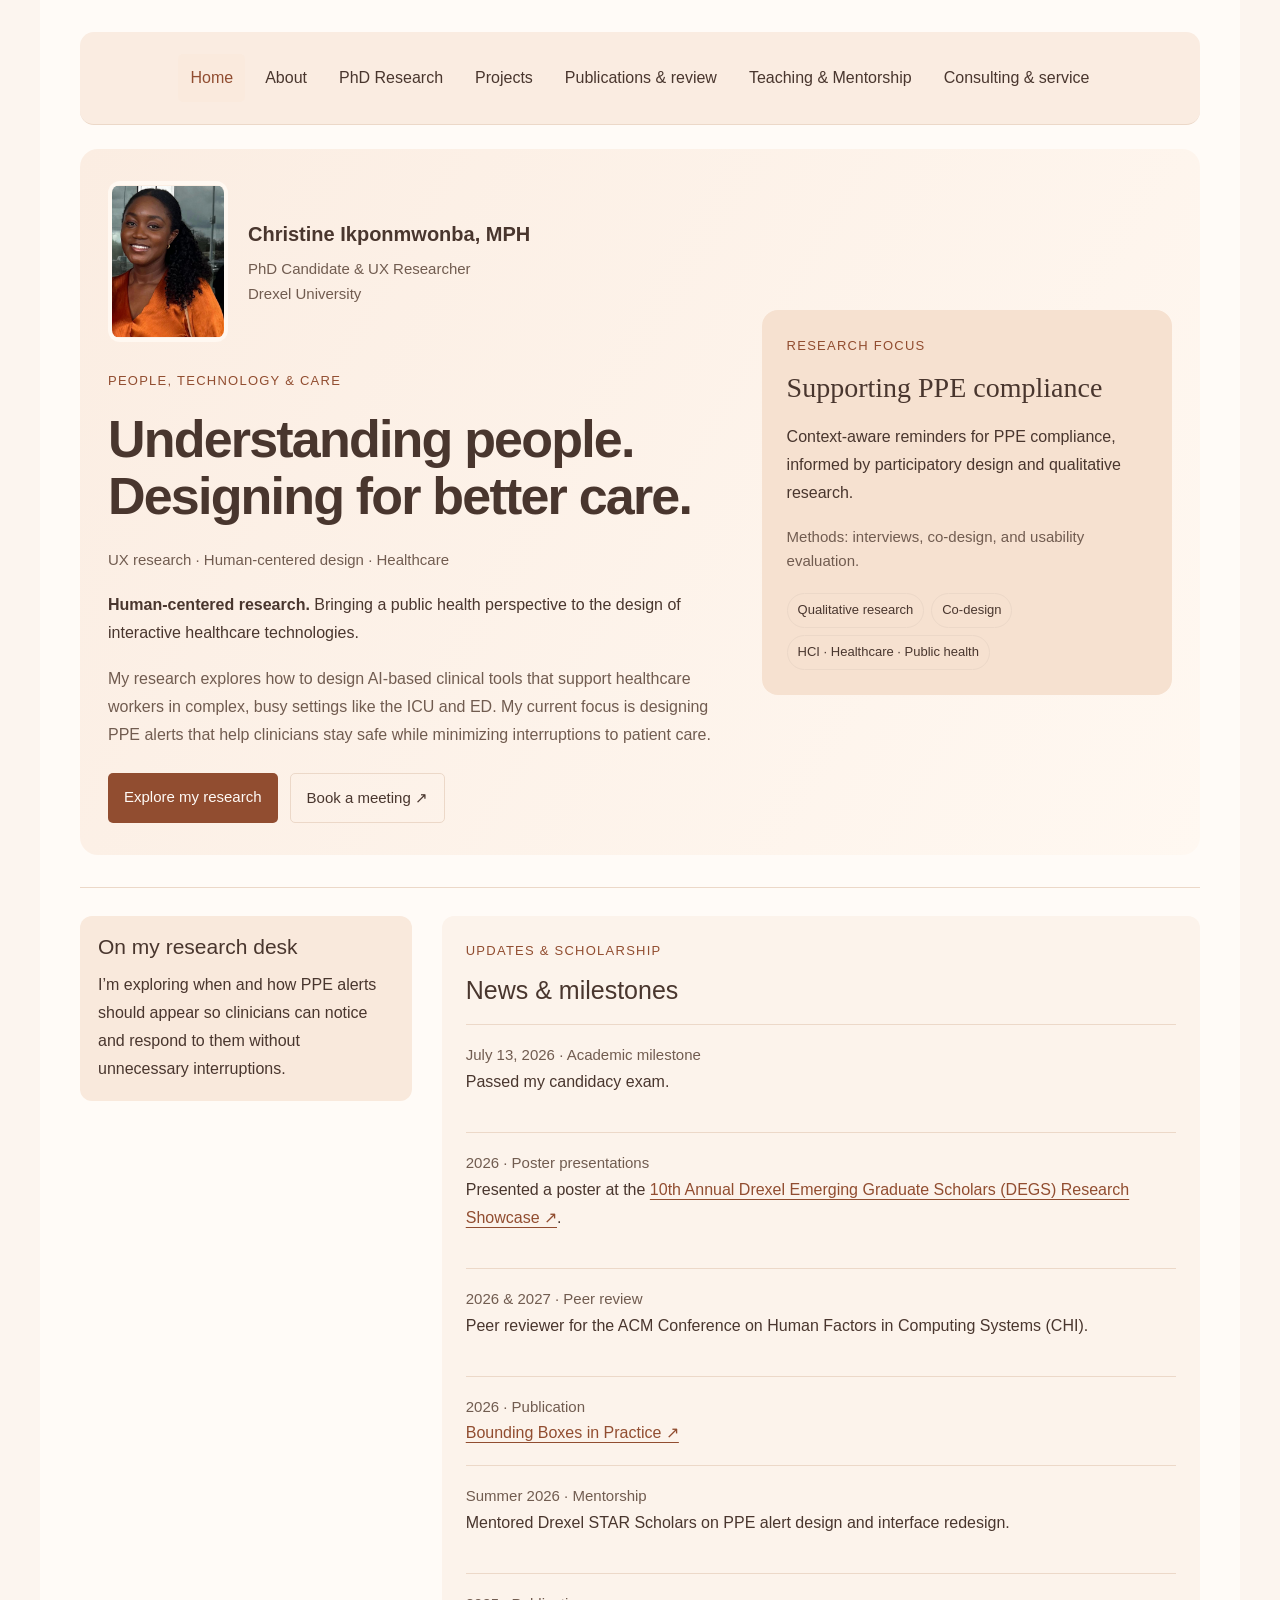
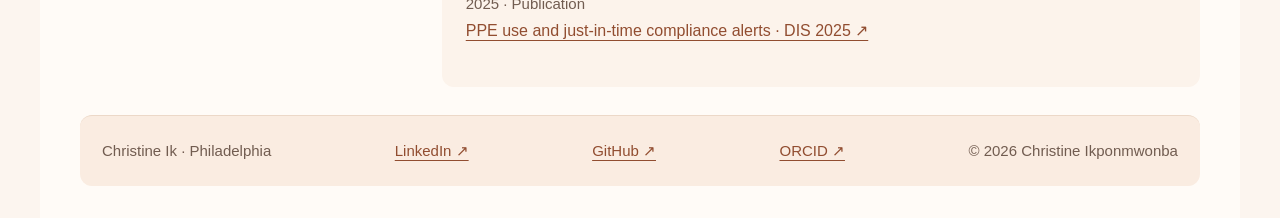
==== index.html @ 6a9df710 "Add project visuals and refine research descriptions" ====
<!doctype html><html lang="en"><head><meta charset="utf-8"><meta name="viewport" content="width=device-width,initial-scale=1"><title>Christine Ik, MPH — Healthcare HCI & UX Research</title><meta name="description" content="Christine Ikponmwonba is a PhD candidate and UX researcher at Drexel University, studying human–AI interaction, clinical workflows, and PPE alert design."><link rel="stylesheet" href="site.css?v=b7aa767a4e"></head><body><a class="skip" href="#main-content">Skip to content</a><div id="portfolio-review">

<header><nav aria-label="Portfolio sections">
<a class="nav-link" href="#home" aria-current="page">Home</a><a class="nav-link" href="#about">About</a><a class="nav-link" href="#work">PhD Research</a><a class="nav-link" href="#projects">Projects</a><a class="nav-link" href="#pubs">Publications & review</a><a class="nav-link" href="#mentoring">Teaching & Mentorship</a><a class="nav-link" href="#consulting">Consulting & service</a>
</nav></header>
<main id="main-content">
<section id="pr-home"><div class="hero"><div><div class="home-intro"><img src="images/myface3.jpeg" alt="Christine Ikponmwonba" width="110" height="110"><div><p class="intro-name">Christine Ikponmwonba, MPH</p><p class="small">PhD Candidate & UX Researcher<br>Drexel University</p></div></div><div class="eyebrow">People, technology & care</div><h1>Understanding people.<br>Designing for better care.</h1><p class="small">UX research · Human-centered design · Healthcare</p><p><strong>Human-centered research.</strong> Bringing a public health perspective to the design of interactive healthcare technologies.</p><p class="muted">My research explores how to design AI-based clinical tools that support healthcare workers in complex, busy settings like the ICU and ED. My current focus is designing PPE alerts that help clinicians stay safe while minimizing interruptions to patient care.</p><div class="actions"><a class="cta" href="#work">Explore my research</a><a class="cta secondary" href="https://bookings.cloud.microsoft/bookwithme/user/312821252a094a6799895238e041aa7e@drexel.edu/meetingtype/ioTSQeJty0KqM_Nd0bo20Q2?anonymous&amp;ismsaljsauthenabled&amp;ep=mLinkFromTile">Book a meeting ↗</a></div></div><aside class="focus"><div class="eyebrow">Research focus</div><h2>Supporting PPE compliance</h2><p>Context-aware reminders for PPE compliance, informed by participatory design and qualitative research.</p><p class="small">Methods: interviews, co-design, and usability evaluation.</p><div class="tags"><span>Qualitative research</span><span>Co-design</span><span>HCI · Healthcare · Public health</span></div></aside></div><div class="columns"><section class="desk"><h2>On my research desk</h2><p>I’m exploring when and how PPE alerts should appear so clinicians can notice and respond to them without unnecessary interruptions.</p></section><section><div class="eyebrow">Updates & scholarship</div><h2>News & milestones</h2><div class="row"><div class="small">July 13, 2026 · Academic milestone</div><p>Passed my candidacy exam.</p></div><div class="row"><div class="small">2026 · Poster presentations</div><p>Presented a poster at the <a href="https://drexel.edu/president/inauguration/schedule-of-events/10th-annual-drexel-emerging-graduate-scholars-DEGS-research-showcase" target="_blank" rel="noopener noreferrer">10th Annual Drexel Emerging Graduate Scholars (DEGS) Research Showcase ↗</a>.</p></div><div class="row"><div class="small">2026 & 2027 · Peer review</div><p>Peer reviewer for the ACM Conference on Human Factors in Computing Systems (CHI).</p></div><div class="row"><div class="small">2026 · Publication</div><a href="https://doi.org/10.1145/3772363.3798549">Bounding Boxes in Practice ↗</a></div><div class="row"><div class="small">Summer 2026 · Mentorship</div><p>Mentored Drexel STAR Scholars on PPE alert design and interface redesign.</p></div><div class="row"><div class="small">2025 · Publication</div><a href="https://doi.org/10.1145/3715336.3735820">PPE use and just-in-time compliance alerts · DIS 2025 ↗</a></div></section></div></section>
<section class="page" id="pr-about" hidden><div class="eyebrow">Background</div><h2>Hi, I’m Christine.</h2><img class="portrait" src="images/myface3.jpeg" alt="Christine Ikponmwonba" width="150" height="150"><p>Advised by <a href="https://cci.drexel.edu/faculty/asarcevic/">Dr. Aleksandra Sarcevic</a> at Drexel University.</p><div class="readable"><p>I’m a UX researcher and PhD candidate at Drexel University studying human–computer interaction and applied AI in healthcare. My work uses human-centered design to develop technologies that fit clinical workflows. In the <a href="https://sites.google.com/view/is4hdrexel/about-is4h-lab">Interactive Systems for Healthcare (IS4H) Research Lab</a>, I study clinical workflows and collaborate with clinicians and engineers to inform the design and evaluation of healthcare technologies.</p><p>My research brings together interviews, workflow observation, co-design, and usability evaluation. I translate qualitative findings into system requirements, interface prototypes, and evaluation criteria.</p><p>My background includes public health research and experience as Projects Director at the <a href="https://sids.org/" target="_blank" rel="noopener noreferrer">American SIDS Institute (ASI)</a>, coordinating multidisciplinary teams and multisite neonatal research. This experience shapes my interest in technologies that fit the realities of healthcare work.</p></div><div class="columns"><section><h3>Education</h3><p>PhD Candidate<br><span class="small">Research focus: Human-Centered Design, Human–Computer Interaction & Applied AI in Healthcare</span><br><span class="small">Drexel University · In progress</span></p><p>MPH, Epidemiology & Biostatistics<br><span class="small">University of Florida</span><br><span class="small">MPH advisor: <a href="https://www.linkedin.com/in/cindy-prins/" target="_blank" rel="noopener noreferrer">Cindy Prins, PhD ↗</a></span></p><p>BSc, Biochemistry<br><span class="small">Calvin University</span></p></section><section><h3>Fellowship</h3><p>Transforming Tech Fellowship — Certificate of Achievement<br><span class="small">Drexel University, College of Computing & Informatics · 2024–2025</span><br><a href="https://drexel.edu/cci/student-experience/transforming-tech-initiative/">About the initiative ↗</a></p><h3>Certifications</h3><p>Certified in Public Health (CPH)<br><span class="small">National Board of Public Health Examiners · February 2019</span><br><a href="https://sgq.io/62tmTBB">View credential ↗</a></p><p>Project Management Professional (PMP)®<br><span class="small">Project Management Institute · November 2023</span><br><a href="https://www.credly.com/badges/183c8b92-f2aa-490f-9ad1-cf03a27ba4e6/public_url">View credential ↗</a></p></section></div></section>
<section class="page" id="pr-work" hidden><div class="eyebrow">PhD Research</div><h2>Designing and Evaluating Clinical Interfaces for PPE Compliance</h2><p>Through interviews, co-design, and prototype evaluation, I explore how interfaces and alerts can support PPE compliance while fitting clinical workflows.</p><h3>Related papers</h3><article class="entry"><h3>Understanding PPE use and alert design</h3><p>Design explorations for just-in-time PPE compliance alerts in interdisciplinary medical settings.</p><a href="https://doi.org/10.1145/3715336.3735820">Read the DIS 2025 paper ↗</a><div class="tags"><span>Interviews</span><span>Co-design</span><span>Clinical workflows</span></div></article><article class="entry"><span class="small">CHI 2026 · Extended abstract (Posters)</span><h3>Video-based PPE compliance monitoring</h3><p>Design and early evaluation of a video-based monitoring application for time-critical care.</p><a href="https://doi.org/10.1145/3772363.3798549">Read the CHI 2026 extended abstract ↗</a></article></section><section class="page" id="pr-projects" hidden><div class="eyebrow">Analytics · Applied AI · UX</div><h2>Projects</h2><p>Selected public health, machine learning, and data visualization projects.</p><p><a href="https://github.com/IkChristine">Explore my GitHub ↗</a></p><article class="entry"><h3>LLM-Powered Medical Chatbot with RAG</h3><figure class="project-visual chart"><a href="images/chatbot-interface.png" target="_blank" rel="noopener noreferrer"><img src="images/chatbot-interface.png" alt="Medical Chatbot with RAG prototype interface showing a sample question input and submit button" loading="lazy"></a><figcaption>Prototype interface using GPT-4o-mini and retrieved HealthCareMagic examples. Select image to view full size.</figcaption></figure><p><a href="https://github.com/IkChristine/medical-chatbot-rag">View project on GitHub ↗</a></p><p>Exploring how prompt engineering and retrieval-augmented generation affect medical chatbot responses, through technical and human-centered evaluation.</p><p>I built and evaluated three configurations to distinguish the effects of prompt engineering from retrieval. The project asks whether adding relevant doctor-response examples improves an LLM’s answers—and whether technical scores capture qualities that matter under time pressure.</p><p class="small">Python · GPT-4o-mini · Sentence Transformers · FAISS · Gradio</p><p class="small">Live demo currently offline.</p><details><summary>Read project overview</summary><h3>What I built</h3><p>A Python medical question-answering prototype using GPT-4o-mini, sentence-transformer embeddings, and FAISS retrieval over 50,000 doctor responses from the HealthCareMagic dataset.</p><h3>How I evaluated it</h3><p>Compared an original-prompt baseline, an improved prompt without retrieval, and an improved prompt with RAG on the same 20 questions. Evaluation combined LLM-as-judge scores, ROUGE, and a manual HCI rubric.</p><h3>What I learned</h3><p>The improved prompt scored highest in the LLM-judge evaluation; RAG scored highest on the manual HCI rubric. Conciseness remained a weakness across configurations. Retrieval did not consistently outperform prompt engineering alone in this small comparison.</p><h3>Exploratory results</h3><figure class="project-visual chart"><a href="images/chatbot-hci-evaluation.png" target="_blank" rel="noopener noreferrer"><img src="images/chatbot-hci-evaluation.png" alt="Manual HCI rubric comparison of clarity, conciseness, actionability, accuracy and cognitive load across three chatbot configurations" loading="lazy"></a><figcaption>Manual HCI evaluation of 10 responses per configuration by one non-clinical evaluator. Scores describe this exploratory project, not clinical effectiveness.</figcaption></figure><figure class="project-visual chart"><a href="images/chatbot-evaluation.png" target="_blank" rel="noopener noreferrer"><img src="images/chatbot-evaluation.png" alt="Three-phase chatbot evaluation comparing LLM judge and manual scores, ROUGE-1, and HCI rubric totals" loading="lazy"></a><figcaption>Evaluation: baseline, improved prompt, and RAG. Small exploratory evaluation, not clinical validation. Select image to view full size.</figcaption></figure><p>Across 20 questions, LLM-judge totals were 11.15/12 for the baseline, 11.60/12 for the improved prompt, and 11.55/12 for RAG. On the manual HCI rubric applied to 10 responses per configuration, totals were 10.1/15, 11.7/15, and 12.3/15 respectively.</p><p>These scores reflect this small project evaluation, not demonstrated clinical effectiveness. The different rankings show why a single automated score is insufficient for assessing interface and response quality.</p><h3>How the prototype works</h3><p>Question → sentence-transformer embedding → FAISS search for three similar doctor responses → retrieved context plus question sent to GPT-4o-mini → response displayed in a Gradio chat interface.</p><h3>Design implications & next steps</h3><p>Constrain response length, broaden evaluation, and test with clinicians before drawing conclusions about clinical suitability. A stable hosted demo remains to be configured.</p><h3>Project scope</h3><p>Independent project. Small evaluation set, one non-clinical HCI evaluator, and no clinician testing or clinical validation.</p></details><div class="tags"><span>Python</span><span>RAG</span><span>FAISS</span><span>LLM evaluation</span><span>HCI rubric</span></div></article><article class="entry"><span class="small">Public health · Logistic regression</span><h3>Latent tuberculosis treatment completion</h3><p>Master’s project comparing completion of latent tuberculosis therapy among HIV-coinfected individuals and other high-risk groups.</p><a href="https://github.com/IkChristine/Logistic-Regression-Analysis---Completion-of-LTBI-Therapy-Among-Co-infected-High-Risk-Groups">View project on GitHub ↗</a></article><article class="entry"><span class="small">Public health · Surveillance</span><h3>COVID-19 outbreaks in nursing homes</h3><p>Retrospective public health surveillance analysis and discussion of nursing home outbreaks.</p><a href="https://github.com/IkChristine/A-Retrospective-Analysis-of-COVID-19-Outbreaks-in-Nursing-Homes">View project on GitHub ↗</a></article><article class="entry"><span class="small">Machine learning · XGBoost</span><h3>Cervical cancer risk prediction</h3><p>Exploring cervical cancer risk classification using XGBoost.</p><a href="https://github.com/IkChristine/Cervical-Cancer-Risk-Prediction-Using-XGBoost">View project on GitHub ↗</a></article><article class="entry"><span class="small">Machine learning · Classification</span><h3>Early diabetes prediction</h3><p>Comparing logistic regression, decision tree, and random forest classifiers.</p><a href="https://github.com/IkChristine/Early-Diabetes-Prediction-with-Machine-Learning-Classification-algorithms">View project on GitHub ↗</a></article><article class="entry"><span class="small">Machine learning · AutoML</span><h3>Cardiovascular disease &amp; cancer-cell classification</h3><p>Automated machine learning classification using AWS AutoGluon.</p><a href="https://github.com/IkChristine/Binary-Classification-of-Cardiovascular-Disease-and-Cancer-Cells-Using-AWS-AutoGluon">View project on GitHub ↗</a></article><article class="entry"><span class="small">Machine learning · Neural networks</span><h3>Medical insurance premium analysis</h3><p>A regression project using artificial neural networks.</p><a href="https://github.com/IkChristine/Medical-Insurance-Premium-Regression-Analysis-Using-Artificial-Neural-Networks-ANN-">View project on GitHub ↗</a></article><article class="entry"><span class="small">Forecasting · Time series</span><h3>Global COVID-19 forecasting</h3><p>Time-series forecasting of global COVID-19 cases using Meta Prophet.</p><a href="https://github.com/IkChristine/Time-Series-Forecasting-of-Global-COVID-19-Cases-Using-Meta-Prophet">View project on GitHub ↗</a></article><article class="entry"><span class="small">Data visualization</span><h3>Canadian immigration visualization</h3><p>Exploring immigration to Canada from 1980 to 2013.</p><a href="https://github.com/IkChristine/Canadian-Immigration-Data-Analysis-and-Vizualization">View project on GitHub ↗</a></article><article class="entry"><span class="small">Dashboard · Python</span><h3>Airline performance dashboard</h3><p>A Python dashboard for annual airline performance data.</p><a href="https://github.com/IkChristine/Annual-Airline-Performance-Dashboard">View project on GitHub ↗</a></article><article class="entry"><span class="small">Regression · Python</span><h3>King County house-price prediction</h3><p>Housing-price data analysis with Python.</p><a href="https://github.com/IkChristine/House-Sales-Prediction-in-King-County-USA">View project on GitHub ↗</a></article><article class="entry"><span class="small">Data analysis</span><h3>Historical stock &amp; revenue analysis</h3><p>An analysis project focused on historical stock and revenue data.</p><a href="https://github.com/IkChristine/Analyzing-Historical-Stock-Revenue-Data">View project on GitHub ↗</a></article><article class="entry"><span class="small">Capstone</span><h3>Data science capstone</h3><p>A data science capstone notebook project.</p><a href="https://github.com/IkChristine/Data-Science-Capstone">View project on GitHub ↗</a></article><article class="entry"><h3>Portfolio website development</h3><a href="https://github.com/IkChristine/Portfolio">Portfolio repository ↗</a> · <a href="https://github.com/IkChristine/IkChristine.github.io">Current website source ↗</a></article><h2>UX prototypes</h2><article class="entry"><h3>Zootopia</h3><figure class="project-visual"><a href="images/Zoo.png" target="_blank" rel="noopener noreferrer"><img src="images/Zoo.png" alt="Zootopia app prototype showing its welcome screen, animal exhibits and visitor information" loading="lazy"></a><figcaption>Interface prototype · Select image to view full size</figcaption></figure><p>An app concept supporting zoo visits with exhibit information, maps, ticketing, and accessibility information.</p><a href="https://www.figma.com/design/WErvp1odlotaYghwXdQzIt/Zootoopia--2025-?node-id=125-868&amp;t=WBtlhte3AG76TVaM-1">View Figma design ↗</a></article><article class="entry"><h3>Talk &amp; Cook — Voice-Based Cooking Interface</h3><figure class="project-visual"><a href="images/Voiceapp.png" target="_blank" rel="noopener noreferrer"><img src="images/Voiceapp.png" alt="Talk and Cook prototype showing voice interaction, recipe ingredients and guided cooking steps" loading="lazy"></a><figcaption>Interface prototype · Select image to view full size</figcaption></figure><p>A voice-interface prototype for preparing Nigerian Jollof rice, with step-by-step guidance and hands-free commands.</p><a href="https://www.figma.com/design/y8DO45GEtxnVS8uhrx1sht/Untitled?node-id=0-1&amp;t=iubBvhNMKlzujirt-1">View Figma design ↗</a></article><article class="entry"><h3>Smart-Ordering Table</h3><figure class="project-visual"><a href="images/smarttable.jpg" target="_blank" rel="noopener noreferrer"><img src="images/smarttable.jpg" alt="Smart ordering table prototype showing table availability and a waiting list" loading="lazy"></a><figcaption>Interface prototype · Select image to view full size</figcaption></figure><p>An interactive dining-table concept for ordering, requesting assistance, and payment.</p><a href="https://www.figma.com/design/lpVf3wRaJlzworLWUVN8qV/Smart-Ordering-Table?node-id=1-5">View Figma design ↗</a></article></section><section class="page" id="pr-pubs" hidden><div class="eyebrow">Scholarship</div><h2>Publications, Presentations & Peer Review</h2><p><a href="https://orcid.org/0009-0002-0970-6109">ORCID research profile ↗</a></p><h3>Conference papers</h3><article class="entry"><span class="small">2026 · CHI Extended Abstracts · Posters</span><p><a href="https://doi.org/10.1145/3772363.3798549">Bounding Boxes in Practice: Design and Early Evaluation of a Video-Based PPE Compliance Monitoring Application for Time-Critical Care ↗</a></p><p class="small">Christine D. Ikponmwonba, Vidhi Shah, Sifan Yuan, Ivan Marsic, Randall Burd & Aleksandra Sarcevic</p></article><article class="entry"><span class="small">2025 · DIS</span><p><a href="https://doi.org/10.1145/3715336.3735820">Understanding Personal Protective Equipment Use in Interdisciplinary Medical Settings: Design Explorations for Just-in-Time Compliance Alerts ↗</a></p><p class="small">Aleksandra Sarcevic, Eleanor Wood, Katherine Ann Zellner, Christine D. Ikponmwonba, Mary Suhyun Kim, Ivan Marsic & Randall S. Burd</p></article><h3 style="margin-top:25px">Journal articles</h3><article class="entry"><span class="small">2025 · Archives of Disease in Childhood — Fetal and Neonatal Edition</span><p><a href="https://doi.org/10.1136/archdischild-2025-329230">Intermittent hypoxia and caffeine in infants born preterm: the ICAF Randomized Clinical Trial ↗</a></p></article><article class="entry"><span class="small">2023 · Journal of Perinatology</span><p><a href="https://doi.org/10.1038/s41372-022-01592-2">Adverse effects of COVID-19 pandemic on a multicenter randomized controlled trial ↗</a></p></article><h3 style="margin-top:25px">Abstracts</h3><article class="entry"><span class="small">2021 · Poster abstract · NAME Annual Meeting</span><p><a href="https://www.thename.org/assets/docs/NAME_Complete%20Program.pdf">SUID Tissue Consortium: Advancing Medical Research through Postmortem Tissue Donation ↗</a></p><p class="small">C. Ikponmwonba & B. McEntire · American SIDS Institute</p></article><article class="entry"><span class="small">2016 · Annals of Global Health, 82(3), 412–413</span><p><a href="https://doi.org/10.1016/j.aogh.2016.04.151">Developing team skills competencies for the global health context: interprofessional predeparture training for health science students engaging in global health projects at the University of Florida ↗</a></p><p class="small">E. L. DeVos, C. Ikponmwonba, K. Patel, S. L. McKune, J. W. Grigg & A. Blue</p></article><article class="entry"><span class="small">2016 · Annals of Global Health, 82(3), 366–367</span><p><a href="https://doi.org/10.1016/j.aogh.2016.04.094">How the interdisciplinary leads to the innovative in global health: learning from the Global Health Case Competition at the University of Florida ↗</a></p><p class="small">S. L. McKune, C. Ikponmwonba & M. Alabduljabbar</p></article><h3 style="margin-top:28px">Oral & poster presentations</h3><article class="entry"><span class="small">April 14, 2026 · Philadelphia, PA</span><p>Poster presentation · <a href="https://drexel.edu/president/inauguration/schedule-of-events/10th-annual-drexel-emerging-graduate-scholars-DEGS-research-showcase" target="_blank" rel="noopener noreferrer">10th Annual Drexel Emerging Graduate Scholars (DEGS) Research Showcase ↗</a></p></article><article class="entry"><span class="small">April 4, 2025 · CRA Grad Cohort · Denver, CO</span><p>Adapting Hand Hygiene Monitoring Technologies to PPE Compliance: An Initial Exploratory Literature Review</p></article><article class="entry"><span class="small">2021 · NAME Annual Meeting · Palm Beach, Florida</span><p>SUID Tissue Consortium: Advancing Medical Research through Postmortem Tissue Donation</p></article><article class="entry"><span class="small">September 29, 2018 · AASPP · Naples, FL</span><p>SUID Tissue Consortium: Introduction</p></article><article class="entry"><span class="small">June 2018 · Glasgow, Scotland, United Kingdom</span><p>Session Moderator — ISPID: International Conference on Stillbirth, SIDS, and Baby Survival</p><p><a href="https://www.ispid.org/fileadmin/user_upload/textfiles/ISPID2018ebook.pdf" target="_blank" rel="noopener noreferrer">Conference program ↗</a></p></article><article class="entry"><span class="small">September 28, 2017 · AASPP · Naples, FL</span><p>Sudden Unexpected Infant Deaths in Nigeria — Panel: SUID in Different Countries: Rates and Prevention Strategies</p></article><article class="entry"><span class="small">April 8, 2016 · CUGH · San Francisco, CA</span><p>Global Health Case Competition at the University of Florida</p></article><article class="entry"><h3>Peer Reviewer</h3><p>CHI ’27: ACM Conference on Human Factors in Computing Systems.<br>CHI ’26: ACM Conference on Human Factors in Computing Systems.</p></article></section>
<section class="page" id="pr-mentoring" hidden><div class="eyebrow">Teaching, research assistance & mentorship</div><h2>Teaching & Mentorship</h2><article class="entry"><span class="small">Graduate appointment · Drexel University</span><h3>Graduate Assistant, <a href="https://sites.google.com/view/is4hdrexel/about-is4h-lab">Interactive Systems for Healthcare (IS4H) Research Lab ↗</a></h3><p>Healthcare HCI research focused on clinical workflows and the design and evaluation of AI-based PPE alerts.</p></article><article class="entry"><span class="small">April 2015–April 2016 · University of Florida International Center</span><h3>Graduate Assistant, Global Health Council</h3><p>Mentor: <a href="https://phhp.ufl.edu/profile/mckune-sarah/" target="_blank" rel="noopener noreferrer">Sarah McKune, PhD ↗</a></p><p>Supported council meetings and annual global health symposia; contributed to reports, posters, and abstracts; and represented the council through poster presentations at local and national conferences.</p><p><strong>Related poster presentation</strong><br>McKune, S. L., Ikponmwonba, C., &amp; Alabduljabbar, M. <a href="https://annalsofglobalhealth.org/articles/10.1016/j.aogh.2016.04.094" target="_blank" rel="noopener noreferrer">How the interdisciplinary leads to the innovative in global health: learning from the Global Health Case Competition at the University of Florida ↗</a><br><span class="small">Seventh Annual Consortium of Universities Global Health Conference · April 8, 2016 · San Francisco, CA</span></p></article><h2>Teaching experience</h2><article class="entry"><span class="small">University of Florida</span><h3>Teaching Assistant</h3><p>College of Public Health & Health Professions</p><p></p><ul><li>HSC 3502 — Survey of Diseases and Disabilities I</li><li>OTH 3201 — Applied Human Development II</li></ul><p></p></article><h2>Mentorship</h2><p>I have mentored students across undergraduate, medical, and master’s programs on healthcare HCI research and design.</p><article class="entry"><span class="small">Drexel STAR Scholars · Summer 2026</span><p>Research focus: Designing PPE alerts.</p><ul><li>Abrian Jackson-Wright</li></ul><p>Research focus: Redesigning the PPE user interface.</p><ul><li>Liya Giby</li></ul></article><article class="entry"><span class="small">Drexel medical students · 2025–2026</span><p>Research focus: Qualitative analysis of PPE alert design interviews.</p><ul><li>Arya Patel</li><li>Sara Karabeg</li></ul></article><article class="entry"><span class="small">Master’s student · 2025–2026</span><p>Research focus: Prototyping the PPE alert interface, with co-authorship of <a href="https://doi.org/10.1145/3772363.3798549">Bounding Boxes in Practice ↗</a>.</p><ul><li>Vidhi Shah</li></ul></article></section>
<section class="page" id="pr-consulting" hidden><div class="eyebrow">Experience & collaboration</div><h2>Consulting & professional service</h2><article class="entry"><h3><a href="https://sids.org/">American SIDS Institute (ASI) ↗</a></h3><p><strong>Projects Director — Analytics & Operations</strong></p><p>Led multisite healthcare research operations, bringing together hospitals, medical examiner offices, donor services, and research partners.</p><ul><li>Led case-reporting coordination and workflow analysis for the SUID Tissue Consortium across 8 medical examiner districts.</li><li>Supported collaboration among medical examiner offices, donor-service partners, and the tissue bank, and led training to support partner participation.</li><li>Developed operating procedures, case-tracking workflows, data-quality checks, and research training materials.</li><li>Reviewed and reconciled clinical, autopsy, toxicology, consent, and biospecimen records to support data completeness and analysis.</li><li>Coordinated device deployment and data collection across 14 clinical sites for the Intermittent-hypoxia Caffeine (ICAF) study.<p class="small">Related publications</p><p><span class="small">2025 · Archives of Disease in Childhood — Fetal and Neonatal Edition</span><br><a href="https://doi.org/10.1136/archdischild-2025-329230" target="_blank" rel="noopener noreferrer">Intermittent hypoxia and caffeine in infants born preterm: the ICAF Randomized Clinical Trial ↗</a></p><p><span class="small">2023 · Journal of Perinatology</span><br><a href="https://doi.org/10.1038/s41372-022-01592-2" target="_blank" rel="noopener noreferrer">Adverse effects of COVID-19 pandemic on a multicenter randomized controlled trial ↗</a></p></li><li>Facilitated cross-functional coordination and training to support consistent research operations.</li></ul><p><strong>Questions about the SUID Tissue Consortium or access to tissue for research?</strong><br>Medical examiner and donor-service partners, as well as researchers, can visit the <a href="https://sids.org/" target="_blank" rel="noopener noreferrer">American SIDS Institute website ↗</a> for contact information.</p></article><article class="entry"><h3><a href="https://aaspp.net/">American Association of SIDS Prevention Physicians (AASPP) ↗</a></h3></article><p>Annual Conference Presenter/Panelist · 2020, 2019, 2017 · Naples, FL</p><p>Symposium Co-Organizer · 2017–2022</p><article class="entry"><h3><a href="https://www.ispid.org/index">International Society for the Study and Prevention of Perinatal and Infant Death (ISPID) ↗</a></h3><p>Planning Committee Member · 2018–2023</p><p>Scientific Committee · Planning the 2023 conference in Italy</p><p>Member · 2017–present</p><p>Epidemiology Panel Moderator · September 2021 · Virtual conference</p><p>Session Moderator · June 2018 · Glasgow, Scotland, United Kingdom<br><span class="small">International Conference on Stillbirth, SIDS, and Baby Survival</span></p><p><a href="https://www.ispid.org/fileadmin/user_upload/textfiles/ISPID2018ebook.pdf" target="_blank" rel="noopener noreferrer">Conference program ↗</a></p></article><div class="focus" style="margin-top:30px"><h2>Let’s connect.</h2><p>For research, collaboration, or consulting inquiries.</p><a class="cta" href="https://bookings.cloud.microsoft/bookwithme/user/312821252a094a6799895238e041aa7e@drexel.edu/meetingtype/ioTSQeJty0KqM_Nd0bo20Q2?anonymous&amp;ismsaljsauthenabled&amp;ep=mLinkFromTile">Book a meeting ↗</a></div></section>
</main><footer><span>Christine Ik · Philadelphia</span><a href="https://www.linkedin.com/in/christine-ik/">LinkedIn ↗</a><a href="https://github.com/IkChristine">GitHub ↗</a><a href="https://orcid.org/0009-0002-0970-6109">ORCID ↗</a><span>© 2026 Christine Ikponmwonba</span></footer>

</div>
<script src="site.js?v=b9f9b80b66"></script></body></html>
---- site.css ----
#portfolio-review{color-scheme:light dark;--paper:light-dark(#fafbfD,#17202d);--ink:light-dark(#1c304c,#e7edf7);--dim:light-dark(#52647a,#b8c7da);--blue:light-dark(#3159b4,#b0c6ff);--onblue:light-dark(#fff,#182c51);--soft:light-dark(#eaf0fb,#27364e);--warm:light-dark(#f3ede3,#383128);--rule:light-dark(#d9e1ec,#41506a);background:var(--paper);color:var(--ink);font:15px/1.7 Arial,sans-serif;padding:32px 40px}#portfolio-review *{box-sizing:border-box}#portfolio-review header{display:flex;justify-content:space-between;align-items:center;gap:22px;flex-wrap:wrap;border-bottom:1px solid var(--rule);padding-bottom:22px}#portfolio-review .brand{font-size:18px;font-weight:600}#portfolio-review nav{display:flex;gap:6px;flex-wrap:wrap}#portfolio-review button{font:inherit;color:inherit;background:transparent;border:0;padding:8px 10px;border-radius:5px;font-size:12px}#portfolio-review button[aria-selected=true]{background:var(--soft);color:var(--blue)}#portfolio-review a{color:var(--blue);text-underline-offset:4px;overflow-wrap:anywhere}#portfolio-review .eyebrow{font-size:11px;letter-spacing:1.7px;text-transform:uppercase;color:var(--blue)}#portfolio-review h1{font-size:clamp(34px,5vw,52px);font-weight:700;line-height:1.1;letter-spacing:-1.8px;margin:18px 0 23px}#portfolio-review h2{font-size:25px;line-height:1.25;font-weight:500;margin:12px 0 18px}#portfolio-review h3{font-size:17px;font-weight:500;margin:0 0 9px}#portfolio-review p{margin:0 0 18px}#portfolio-review .hero{display:grid;grid-template-columns:1.5fr 1fr;gap:38px;align-items:center;padding:48px 0 38px}#portfolio-review .muted{color:var(--dim)}#portfolio-review .focus{background:var(--soft);padding:25px;border-radius:16px}#portfolio-review .focus h2{font:400 28px/1.25 Georgia,serif}#portfolio-review .tags{display:flex;flex-wrap:wrap;gap:7px;margin-top:19px}#portfolio-review .tags span{padding:4px 9px;border:1px solid var(--rule);border-radius:20px;font-size:11px}#portfolio-review .actions{display:flex;gap:12px;flex-wrap:wrap;margin-top:24px}#portfolio-review .cta{display:inline-block;padding:11px 16px;background:var(--blue);color:var(--onblue);border-radius:5px;text-decoration:none;font-size:13px}#portfolio-review .secondary{background:transparent;border:1px solid var(--rule);color:var(--ink)}#portfolio-review .columns{display:grid;grid-template-columns:1fr 1fr;gap:30px;border-top:1px solid var(--rule);padding:28px 0}#portfolio-review .desk{background:var(--warm);padding:24px;border-radius:12px}#portfolio-review .row{border-top:1px solid var(--rule);padding:18px 0}#portfolio-review .small{font-size:12px;color:var(--dim)}#portfolio-review .page{padding:35px 0;min-height:560px}#portfolio-review .readable{max-width:700px}#portfolio-review .entry{padding:20px 0;border-bottom:1px solid var(--rule)}#portfolio-review .entry p{margin-bottom:9px}#portfolio-review details{margin-top:8px;font-size:12px;color:var(--dim)}#portfolio-review summary{color:var(--blue)}#portfolio-review footer{display:flex;justify-content:space-between;flex-wrap:wrap;gap:15px;padding-top:20px;border-top:1px solid var(--rule);font-size:12px;color:var(--dim)}#portfolio-review [hidden]{display:none!important}@media(max-width:620px){#portfolio-review{padding:24px}#portfolio-review .hero,#portfolio-review .columns{grid-template-columns:1fr;gap:24px}#portfolio-review .hero{padding-top:32px}#portfolio-review nav{gap:0}#portfolio-review button{padding:9px 7px}}

html{color-scheme:light dark;background:light-dark(#fafbfd,#17202d)}body{margin:0}#portfolio-review{max-width:1120px;margin:auto;min-height:100vh}#portfolio-review .nav-link{padding:8px 10px;border-radius:5px;font-size:12px;color:var(--ink);text-decoration:none}#portfolio-review .nav-link[aria-current=page]{background:var(--soft);color:var(--blue)}#portfolio-review .cta{cursor:pointer}#portfolio-review button.cta{font-size:13px}#portfolio-review a:focus-visible{outline:3px solid var(--blue);outline-offset:4px}#portfolio-review .portrait{object-fit:cover;border-radius:50%;float:right;margin:0 0 20px 24px}#portfolio-review .page{min-height:560px}.skip{position:absolute;left:-9999px}.skip:focus{left:12px;top:8px;background:white;color:black;padding:12px;z-index:10}#portfolio-review .entry ul{padding-left:22px}@media(max-width:620px){#portfolio-review .portrait{float:none;margin:0 0 20px}#portfolio-review .nav-link{padding:10px 7px}}/* Soft blue accents */
#portfolio-review{--rule:light-dark(#cdddf0,#405774);--soft:light-dark(#e5effc,#263d59)}
#portfolio-review .hero{background:linear-gradient(115deg,light-dark(#edf5ff,#203149),light-dark(#f7faff,#192537));border-radius:18px;margin:24px 0 32px;padding:32px 28px}
#portfolio-review .focus{background:light-dark(#deebfc,#29405e)}
#portfolio-review .page>.eyebrow{display:inline-block;background:light-dark(#e7f1ff,#243c59);padding:5px 10px;border-radius:5px}
#portfolio-review #pr-projects>.entry:first-of-type{background:light-dark(#edf5ff,#21344c);padding:24px;border-radius:12px;border-bottom:0;margin-bottom:18px}
#portfolio-review .nav-link:hover{background:light-dark(#edf4fe,#263b55)}
#portfolio-review .columns{border-top-color:light-dark(#c4d9f3,#405f81)}
@media(max-width:620px){#portfolio-review .hero{padding:24px 18px;margin-top:20px}}
/* Stronger soft blue palette */
html{background:light-dark(#deebfb,#15273d)}
#portfolio-review{--paper:light-dark(#eaf2fd,#192d44);--soft:light-dark(#ccdef8,#2a4668);--rule:light-dark(#b5cdec,#46688c);background:var(--paper)}
#portfolio-review header{background:light-dark(#d8e7fc,#213b59);padding:22px 24px;border-radius:14px;margin-bottom:22px}
#portfolio-review .hero{background:linear-gradient(120deg,light-dark(#d2e4fc,#223d5c),light-dark(#e2edfc,#1c324d))}
#portfolio-review .focus{background:light-dark(#bad3f5,#315276)}
#portfolio-review .desk{background:light-dark(#d3e3f8,#29415e)}
#portfolio-review .columns>section:not(.desk){background:light-dark(#e0ebfc,#213b58);padding:24px;border-radius:12px}
#portfolio-review .page{background:light-dark(#f6f9ff,#1e334a);border-radius:16px;padding:28px;margin:24px 0}
#portfolio-review .entry{background:light-dark(#e7f0fe,#253d58);padding:20px;border-radius:10px;margin:14px 0;border-bottom:0}
#portfolio-review #pr-projects>.entry:first-of-type{background:light-dark(#cfE1fa,#2a496b)}
#portfolio-review footer{background:light-dark(#d6e5f9,#233e5b);padding:22px;border-radius:12px}
@media(max-width:620px){#portfolio-review header{padding:18px}#portfolio-review .page{padding:20px}#portfolio-review .entry{padding:18px}}

#portfolio-review .home-intro{display:flex;gap:20px;align-items:center;margin-bottom:28px}#portfolio-review .home-intro img{width:110px;height:110px;object-fit:cover;border-radius:50%;border:4px solid light-dark(#f4f8ff,#45678a)}#portfolio-review .home-intro .intro-name{font-size:18px;font-weight:600;margin:0 0 5px}#portfolio-review .home-intro p.small{margin:0}@media(max-width:620px){#portfolio-review .home-intro{flex-direction:column;align-items:flex-start;gap:12px}}
/* Preserve the full portrait rather than cropping it into a circle. */
#portfolio-review .home-intro img{width:120px;height:auto;aspect-ratio:739/993;object-fit:contain;object-position:center;flex-shrink:0;border-radius:12px;display:block}
#portfolio-review .home-intro{align-items:center}
#portfolio-review .portrait{width:150px;height:auto;aspect-ratio:739/993;object-fit:contain;border-radius:12px}
/* Lighter blue balance */
html{background:light-dark(#edf3fc,#15273d)}
#portfolio-review{--paper:light-dark(#f5f8fe,#192d44);--soft:light-dark(#e3edfb,#2a4668);--rule:light-dark(#c9d9ed,#46688c)}
#portfolio-review header,#portfolio-review footer{background:light-dark(#e6effc,#233e5b)}
#portfolio-review .hero{background:linear-gradient(120deg,light-dark(#e6effc,#223d5c),light-dark(#f1f6fd,#1c324d))}
#portfolio-review .focus{background:light-dark(#d6e5f9,#315276)}
#portfolio-review .desk{background:light-dark(#e3edfa,#29415e)}
#portfolio-review .columns>section:not(.desk){background:light-dark(#edf3fd,#213b58)}
#portfolio-review .entry{background:light-dark(#f0f5fd,#253d58)}
#portfolio-review #pr-projects>.entry:first-of-type{background:light-dark(#e1ecfb,#2a496b)}
/* Soft peach palette */
html{background:light-dark(#fbf0e8,#2c221d)}
#portfolio-review{--paper:light-dark(#fff9f4,#30251f);--ink:light-dark(#49362e,#f5e8df);--dim:light-dark(#715c50,#cfb9ab);--blue:light-dark(#914d30,#edb395);--onblue:light-dark(#fffaf6,#332219);--soft:light-dark(#f8e1d0,#51392c);--rule:light-dark(#e8ceba,#70503c);background:var(--paper)}
#portfolio-review header,#portfolio-review footer{background:light-dark(#f7e5d7,#473125)}
#portfolio-review .hero{background:linear-gradient(120deg,light-dark(#f9e7d9,#4b3427),light-dark(#fff4eb,#37281f))}
#portfolio-review .focus{background:light-dark(#f3d6bf,#61402b)}
#portfolio-review .desk{background:light-dark(#f7e1cf,#51392a)}
#portfolio-review .columns>section:not(.desk){background:light-dark(#fbede1,#402e23)}
#portfolio-review .page{background:light-dark(#fffaf6,#35271f)}
#portfolio-review .page>.eyebrow{background:light-dark(#f7e0cd,#513a2a)}
#portfolio-review .entry{background:light-dark(#fcf0e6,#432e22)}
#portfolio-review #pr-projects>.entry:first-of-type{background:light-dark(#f8e1cf,#533722)}
#portfolio-review .nav-link:hover{background:light-dark(#f9e7d8,#523a2a)}
#portfolio-review .columns{border-top-color:var(--rule)}
#portfolio-review .home-intro img{border-color:light-dark(#fff8f1,#805b43)}
/* Soft sage palette */
html{background:light-dark(#eaf0e7,#202a23)}
#portfolio-review{--paper:light-dark(#f6f8f3,#253028);--ink:light-dark(#2d4033,#e8eee5);--dim:light-dark(#566857,#bacab9);--blue:light-dark(#42664b,#b7d4b4);--onblue:light-dark(#fbfdf8,#203023);--soft:light-dark(#dfe9d9,#3b523e);--rule:light-dark(#c6d5bf,#526c53);background:var(--paper)}
#portfolio-review header,#portfolio-review footer{background:light-dark(#e1eadb,#324635)}
#portfolio-review .hero{background:linear-gradient(120deg,light-dark(#e4eddd,#334936),light-dark(#f2f6ed,#29392b))}
#portfolio-review .focus{background:light-dark(#d1dfc7,#425e43)}
#portfolio-review .desk{background:light-dark(#dce8d5,#384f39)}
#portfolio-review .columns>section:not(.desk){background:light-dark(#eaf1e3,#304332)}
#portfolio-review .page{background:light-dark(#fafcf7,#29372b)}
#portfolio-review .page>.eyebrow{background:light-dark(#e0ead8,#3b523c)}
#portfolio-review .entry{background:light-dark(#edf3e7,#324734)}
#portfolio-review #pr-projects>.entry:first-of-type{background:light-dark(#dee9d4,#3f593f)}
#portfolio-review .nav-link:hover{background:light-dark(#e4eddd,#40583f)}
#portfolio-review .columns{border-top-color:var(--rule)}
#portfolio-review .home-intro img{border-color:light-dark(#f9fcf5,#688369)}
/* Soft lavender palette */
html{background:light-dark(#f0ebf7,#262230)}
#portfolio-review{--paper:light-dark(#faf7fd,#2d2738);--ink:light-dark(#3d3450,#eee7f6);--dim:light-dark(#695c7b,#c8b9d8);--blue:light-dark(#70528e,#d0b8eb);--onblue:light-dark(#fffaff,#2d203a);--soft:light-dark(#e9dff4,#4a3a5e);--rule:light-dark(#d8c9e9,#6a527e);background:var(--paper)}
#portfolio-review header,#portfolio-review footer{background:light-dark(#eae1f3,#40334f)}
#portfolio-review .hero{background:linear-gradient(120deg,light-dark(#eee4f7,#443451),light-dark(#faf4fd,#33283d))}
#portfolio-review .focus{background:light-dark(#dfd0ed,#58416e)}
#portfolio-review .desk{background:light-dark(#e8daf3,#493650)}
#portfolio-review .columns>section:not(.desk){background:light-dark(#f1e9f8,#3b2e46)}
#portfolio-review .page{background:light-dark(#fdfaff,#32283b)}
#portfolio-review .page>.eyebrow{background:light-dark(#eaddf4,#4a365b)}
#portfolio-review .entry{background:light-dark(#f3ecfa,#403048)}
#portfolio-review #pr-projects>.entry:first-of-type{background:light-dark(#e9dcf4,#51395f)}
#portfolio-review .nav-link:hover{background:light-dark(#eee2f7,#4c385b)}
#portfolio-review .columns{border-top-color:var(--rule)}
#portfolio-review .home-intro img{border-color:light-dark(#fdf7ff,#806394)}

/* Selected apricot palette */
/* Soft peach palette */
html{background:light-dark(#fbf0e8,#2c221d)}
#portfolio-review{--paper:light-dark(#fff9f4,#30251f);--ink:light-dark(#49362e,#f5e8df);--dim:light-dark(#715c50,#cfb9ab);--blue:light-dark(#914d30,#edb395);--onblue:light-dark(#fffaf6,#332219);--soft:light-dark(#f8e1d0,#51392c);--rule:light-dark(#e8ceba,#70503c);background:var(--paper)}
#portfolio-review header,#portfolio-review footer{background:light-dark(#f7e5d7,#473125)}
#portfolio-review .hero{background:linear-gradient(120deg,light-dark(#f9e7d9,#4b3427),light-dark(#fff4eb,#37281f))}
#portfolio-review .focus{background:light-dark(#f3d6bf,#61402b)}
#portfolio-review .desk{background:light-dark(#f7e1cf,#51392a)}
#portfolio-review .columns>section:not(.desk){background:light-dark(#fbede1,#402e23)}
#portfolio-review .page{background:light-dark(#fffaf6,#35271f)}
#portfolio-review .page>.eyebrow{background:light-dark(#f7e0cd,#513a2a)}
#portfolio-review .entry{background:light-dark(#fcf0e6,#432e22)}
#portfolio-review #pr-projects>.entry:first-of-type{background:light-dark(#f8e1cf,#533722)}
#portfolio-review .nav-link:hover{background:light-dark(#f9e7d8,#523a2a)}
#portfolio-review .columns{border-top-color:var(--rule)}
#portfolio-review .home-intro img{border-color:light-dark(#fff8f1,#805b43)}
/* Slightly lighter apricot */
html{background:light-dark(#fcf5ef,#2c221d)}
#portfolio-review{--paper:light-dark(#fffbf7,#30251f);--soft:light-dark(#faeadd,#51392c);--rule:light-dark(#ecd8c8,#70503c)}
#portfolio-review header,#portfolio-review footer{background:light-dark(#faece1,#473125)}
#portfolio-review .hero{background:linear-gradient(120deg,light-dark(#fbedE2,#4b3427),light-dark(#fff8f1,#37281f))}
#portfolio-review .focus{background:light-dark(#f6e1d0,#61402b)}
#portfolio-review .desk{background:light-dark(#f9e9dc,#51392a)}
#portfolio-review .columns>section:not(.desk){background:light-dark(#fcf3eb,#402e23)}
#portfolio-review .entry{background:light-dark(#fdf5ee,#432e22)}
#portfolio-review #pr-projects>.entry:first-of-type{background:light-dark(#fae9db,#533722)}

/* Clearer navigation with one primary name introduction. */
#portfolio-review header{justify-content:center}#portfolio-review nav{justify-content:center;gap:8px}#portfolio-review .nav-link{font-size:15px;font-weight:500;padding:10px 12px}@media(max-width:620px){#portfolio-review .nav-link{font-size:14px;padding:10px 8px}#portfolio-review nav{gap:4px}}
/* More readable supporting text throughout the portfolio. */
#portfolio-review{font-size:16px;line-height:1.75}
#portfolio-review .small{font-size:15px;line-height:1.65}
#portfolio-review .eyebrow{font-size:13px;letter-spacing:1.25px}
#portfolio-review .tags span{font-size:13px;padding:5px 10px}
#portfolio-review details{font-size:15px;line-height:1.7}
#portfolio-review footer{font-size:15px}
#portfolio-review .cta,#portfolio-review button.cta{font-size:15px}
#portfolio-review .home-intro .intro-name{font-size:20px}
#portfolio-review .nav-link{font-size:16px}
@media(max-width:620px){#portfolio-review .nav-link{font-size:15px}#portfolio-review .small{font-size:15px}#portfolio-review .eyebrow{font-size:13px}}

/* Fit the research-desk note to its content. */
#portfolio-review .desk{align-self:start;padding:22px}#portfolio-review .desk h2{margin-top:0}#portfolio-review .desk p:last-child{margin-bottom:0}
/* Give the brief desk note less space than the news feed. */
#portfolio-review #pr-home>.columns{grid-template-columns:minmax(230px,.7fr) minmax(0,1.6fr);align-items:start}
#portfolio-review #pr-home .desk{padding:18px;align-self:start}
#portfolio-review #pr-home .desk h2{font-size:21px;margin:0 0 10px}
@media(max-width:620px){#portfolio-review #pr-home>.columns{grid-template-columns:1fr}}

/* Project images keep their complete composition. */
#portfolio-review .project-visual{margin:18px 0 22px}#portfolio-review .project-visual img{display:block;width:auto;max-width:100%;height:auto;max-height:380px;object-fit:contain;border-radius:8px;background:#fff}#portfolio-review .project-visual.chart img{width:100%;max-height:none}#portfolio-review .project-visual figcaption{font-size:14px;line-height:1.6;color:var(--dim);margin-top:10px}#portfolio-review .project-visual a{display:block;width:fit-content;max-width:100%}@media(max-width:620px){#portfolio-review .project-visual img{max-height:320px}}
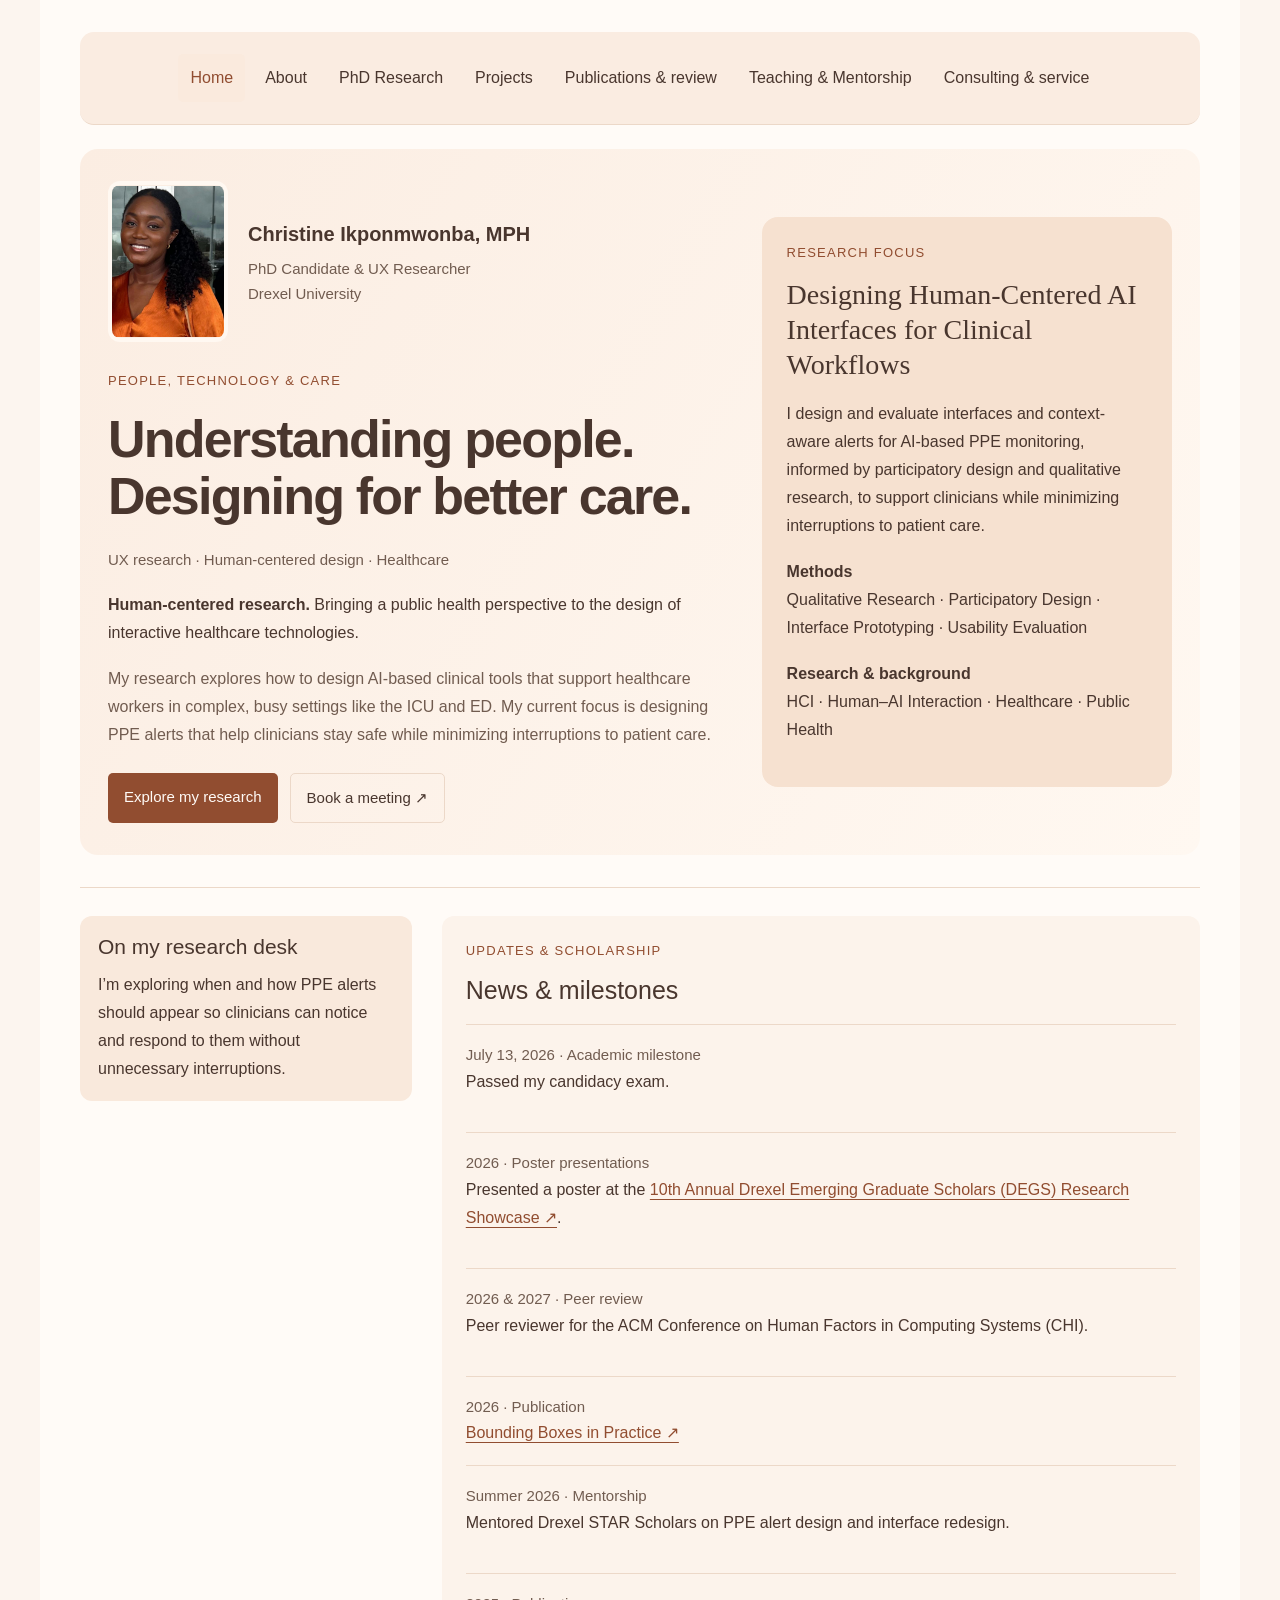
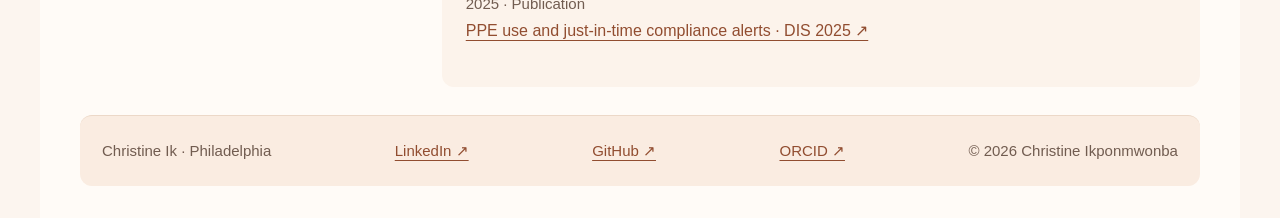
==== commit 85fb2f3a: "Update research focus, background and professional service" ====
--- a/index.html
+++ b/index.html
@@ -4,11 +4,11 @@
 <a class="nav-link" href="#home" aria-current="page">Home</a><a class="nav-link" href="#about">About</a><a class="nav-link" href="#work">PhD Research</a><a class="nav-link" href="#projects">Projects</a><a class="nav-link" href="#pubs">Publications & review</a><a class="nav-link" href="#mentoring">Teaching & Mentorship</a><a class="nav-link" href="#consulting">Consulting & service</a>
 </nav></header>
 <main id="main-content">
-<section id="pr-home"><div class="hero"><div><div class="home-intro"><img src="images/myface3.jpeg" alt="Christine Ikponmwonba" width="110" height="110"><div><p class="intro-name">Christine Ikponmwonba, MPH</p><p class="small">PhD Candidate & UX Researcher<br>Drexel University</p></div></div><div class="eyebrow">People, technology & care</div><h1>Understanding people.<br>Designing for better care.</h1><p class="small">UX research · Human-centered design · Healthcare</p><p><strong>Human-centered research.</strong> Bringing a public health perspective to the design of interactive healthcare technologies.</p><p class="muted">My research explores how to design AI-based clinical tools that support healthcare workers in complex, busy settings like the ICU and ED. My current focus is designing PPE alerts that help clinicians stay safe while minimizing interruptions to patient care.</p><div class="actions"><a class="cta" href="#work">Explore my research</a><a class="cta secondary" href="https://bookings.cloud.microsoft/bookwithme/user/312821252a094a6799895238e041aa7e@drexel.edu/meetingtype/ioTSQeJty0KqM_Nd0bo20Q2?anonymous&amp;ismsaljsauthenabled&amp;ep=mLinkFromTile">Book a meeting ↗</a></div></div><aside class="focus"><div class="eyebrow">Research focus</div><h2>Supporting PPE compliance</h2><p>Context-aware reminders for PPE compliance, informed by participatory design and qualitative research.</p><p class="small">Methods: interviews, co-design, and usability evaluation.</p><div class="tags"><span>Qualitative research</span><span>Co-design</span><span>HCI · Healthcare · Public health</span></div></aside></div><div class="columns"><section class="desk"><h2>On my research desk</h2><p>I’m exploring when and how PPE alerts should appear so clinicians can notice and respond to them without unnecessary interruptions.</p></section><section><div class="eyebrow">Updates & scholarship</div><h2>News & milestones</h2><div class="row"><div class="small">July 13, 2026 · Academic milestone</div><p>Passed my candidacy exam.</p></div><div class="row"><div class="small">2026 · Poster presentations</div><p>Presented a poster at the <a href="https://drexel.edu/president/inauguration/schedule-of-events/10th-annual-drexel-emerging-graduate-scholars-DEGS-research-showcase" target="_blank" rel="noopener noreferrer">10th Annual Drexel Emerging Graduate Scholars (DEGS) Research Showcase ↗</a>.</p></div><div class="row"><div class="small">2026 & 2027 · Peer review</div><p>Peer reviewer for the ACM Conference on Human Factors in Computing Systems (CHI).</p></div><div class="row"><div class="small">2026 · Publication</div><a href="https://doi.org/10.1145/3772363.3798549">Bounding Boxes in Practice ↗</a></div><div class="row"><div class="small">Summer 2026 · Mentorship</div><p>Mentored Drexel STAR Scholars on PPE alert design and interface redesign.</p></div><div class="row"><div class="small">2025 · Publication</div><a href="https://doi.org/10.1145/3715336.3735820">PPE use and just-in-time compliance alerts · DIS 2025 ↗</a></div></section></div></section>
-<section class="page" id="pr-about" hidden><div class="eyebrow">Background</div><h2>Hi, I’m Christine.</h2><img class="portrait" src="images/myface3.jpeg" alt="Christine Ikponmwonba" width="150" height="150"><p>Advised by <a href="https://cci.drexel.edu/faculty/asarcevic/">Dr. Aleksandra Sarcevic</a> at Drexel University.</p><div class="readable"><p>I’m a UX researcher and PhD candidate at Drexel University studying human–computer interaction and applied AI in healthcare. My work uses human-centered design to develop technologies that fit clinical workflows. In the <a href="https://sites.google.com/view/is4hdrexel/about-is4h-lab">Interactive Systems for Healthcare (IS4H) Research Lab</a>, I study clinical workflows and collaborate with clinicians and engineers to inform the design and evaluation of healthcare technologies.</p><p>My research brings together interviews, workflow observation, co-design, and usability evaluation. I translate qualitative findings into system requirements, interface prototypes, and evaluation criteria.</p><p>My background includes public health research and experience as Projects Director at the <a href="https://sids.org/" target="_blank" rel="noopener noreferrer">American SIDS Institute (ASI)</a>, coordinating multidisciplinary teams and multisite neonatal research. This experience shapes my interest in technologies that fit the realities of healthcare work.</p></div><div class="columns"><section><h3>Education</h3><p>PhD Candidate<br><span class="small">Research focus: Human-Centered Design, Human–Computer Interaction & Applied AI in Healthcare</span><br><span class="small">Drexel University · In progress</span></p><p>MPH, Epidemiology & Biostatistics<br><span class="small">University of Florida</span><br><span class="small">MPH advisor: <a href="https://www.linkedin.com/in/cindy-prins/" target="_blank" rel="noopener noreferrer">Cindy Prins, PhD ↗</a></span></p><p>BSc, Biochemistry<br><span class="small">Calvin University</span></p></section><section><h3>Fellowship</h3><p>Transforming Tech Fellowship — Certificate of Achievement<br><span class="small">Drexel University, College of Computing & Informatics · 2024–2025</span><br><a href="https://drexel.edu/cci/student-experience/transforming-tech-initiative/">About the initiative ↗</a></p><h3>Certifications</h3><p>Certified in Public Health (CPH)<br><span class="small">National Board of Public Health Examiners · February 2019</span><br><a href="https://sgq.io/62tmTBB">View credential ↗</a></p><p>Project Management Professional (PMP)®<br><span class="small">Project Management Institute · November 2023</span><br><a href="https://www.credly.com/badges/183c8b92-f2aa-490f-9ad1-cf03a27ba4e6/public_url">View credential ↗</a></p></section></div></section>
+<section id="pr-home"><div class="hero"><div><div class="home-intro"><img src="images/myface3.jpeg" alt="Christine Ikponmwonba" width="110" height="110"><div><p class="intro-name">Christine Ikponmwonba, MPH</p><p class="small">PhD Candidate & UX Researcher<br>Drexel University</p></div></div><div class="eyebrow">People, technology & care</div><h1>Understanding people.<br>Designing for better care.</h1><p class="small">UX research · Human-centered design · Healthcare</p><p><strong>Human-centered research.</strong> Bringing a public health perspective to the design of interactive healthcare technologies.</p><p class="muted">My research explores how to design AI-based clinical tools that support healthcare workers in complex, busy settings like the ICU and ED. My current focus is designing PPE alerts that help clinicians stay safe while minimizing interruptions to patient care.</p><div class="actions"><a class="cta" href="#work">Explore my research</a><a class="cta secondary" href="https://bookings.cloud.microsoft/bookwithme/user/312821252a094a6799895238e041aa7e@drexel.edu/meetingtype/ioTSQeJty0KqM_Nd0bo20Q2?anonymous&amp;ismsaljsauthenabled&amp;ep=mLinkFromTile">Book a meeting ↗</a></div></div><aside class="focus"><div class="eyebrow">Research focus</div><h2>Designing Human-Centered AI Interfaces for Clinical Workflows</h2><p>I design and evaluate interfaces and context-aware alerts for AI-based PPE monitoring, informed by participatory design and qualitative research, to support clinicians while minimizing interruptions to patient care.</p><p><strong>Methods</strong><br>Qualitative Research · Participatory Design · Interface Prototyping · Usability Evaluation</p><p><strong>Research &amp; background</strong><br>HCI · Human–AI Interaction · Healthcare · Public Health</p></aside></div><div class="columns"><section class="desk"><h2>On my research desk</h2><p>I’m exploring when and how PPE alerts should appear so clinicians can notice and respond to them without unnecessary interruptions.</p></section><section><div class="eyebrow">Updates & scholarship</div><h2>News & milestones</h2><div class="row"><div class="small">July 13, 2026 · Academic milestone</div><p>Passed my candidacy exam.</p></div><div class="row"><div class="small">2026 · Poster presentations</div><p>Presented a poster at the <a href="https://drexel.edu/president/inauguration/schedule-of-events/10th-annual-drexel-emerging-graduate-scholars-DEGS-research-showcase" target="_blank" rel="noopener noreferrer">10th Annual Drexel Emerging Graduate Scholars (DEGS) Research Showcase ↗</a>.</p></div><div class="row"><div class="small">2026 & 2027 · Peer review</div><p>Peer reviewer for the ACM Conference on Human Factors in Computing Systems (CHI).</p></div><div class="row"><div class="small">2026 · Publication</div><a href="https://doi.org/10.1145/3772363.3798549">Bounding Boxes in Practice ↗</a></div><div class="row"><div class="small">Summer 2026 · Mentorship</div><p>Mentored Drexel STAR Scholars on PPE alert design and interface redesign.</p></div><div class="row"><div class="small">2025 · Publication</div><a href="https://doi.org/10.1145/3715336.3735820">PPE use and just-in-time compliance alerts · DIS 2025 ↗</a></div></section></div></section>
+<section class="page" id="pr-about" hidden><div class="eyebrow">Background</div><h2>Hi, I’m Christine.</h2><img class="portrait" src="images/myface3.jpeg" alt="Christine Ikponmwonba" width="150" height="150"><p>Advised by <a href="https://cci.drexel.edu/faculty/asarcevic/">Dr. Aleksandra Sarcevic</a> at Drexel University.</p><div class="readable"><p>I’m a UX researcher and PhD candidate at Drexel University studying human–computer interaction and applied AI in healthcare. My work uses human-centered design to develop technologies that fit clinical workflows. In the <a href="https://sites.google.com/view/is4hdrexel/about-is4h-lab">Interactive Systems for Healthcare (IS4H) Research Lab</a>, I study clinical workflows and collaborate with clinicians and engineers to inform the design and evaluation of healthcare technologies.</p><p>My research brings together interviews, workflow observation, co-design, and usability evaluation. I translate qualitative findings into system requirements, interface prototypes, and evaluation criteria.</p><p>My background in epidemiology and public health includes experience as Projects Director at the <a href="https://sids.org/" target="_blank" rel="noopener noreferrer">American SIDS Institute</a>, coordinating multidisciplinary teams across clinical trials, tissue donation research, and other projects focused on neonatal health, prematurity, and Sudden Unexpected Infant Death (SUID). This work shapes my understanding of healthcare workflows and informs my approach to designing technologies around people’s needs.</p></div><div class="columns"><section><h3>Education</h3><p>PhD Candidate<br><span class="small">Research focus: Human-Centered Design, Human–Computer Interaction & Applied AI in Healthcare</span><br><span class="small">Drexel University · In progress</span></p><p>MPH, Epidemiology & Biostatistics<br><span class="small">University of Florida</span><br><span class="small">MPH advisor: <a href="https://www.linkedin.com/in/cindy-prins/" target="_blank" rel="noopener noreferrer">Cindy Prins, PhD ↗</a></span></p><p>BSc, Biochemistry<br><span class="small">Calvin University</span></p></section><section><h3>Fellowship</h3><p>Transforming Tech Fellowship — Certificate of Achievement<br><span class="small">Drexel University, College of Computing & Informatics · 2024–2025</span><br><a href="https://drexel.edu/cci/student-experience/transforming-tech-initiative/">About the initiative ↗</a></p><h3>Certifications</h3><p>Certified in Public Health (CPH)<br><span class="small">National Board of Public Health Examiners · February 2019</span><br><a href="https://sgq.io/62tmTBB">View credential ↗</a></p><p>Project Management Professional (PMP)®<br><span class="small">Project Management Institute · November 2023</span><br><a href="https://www.credly.com/badges/183c8b92-f2aa-490f-9ad1-cf03a27ba4e6/public_url">View credential ↗</a></p></section></div></section>
 <section class="page" id="pr-work" hidden><div class="eyebrow">PhD Research</div><h2>Designing and Evaluating Clinical Interfaces for PPE Compliance</h2><p>Through interviews, co-design, and prototype evaluation, I explore how interfaces and alerts can support PPE compliance while fitting clinical workflows.</p><h3>Related papers</h3><article class="entry"><h3>Understanding PPE use and alert design</h3><p>Design explorations for just-in-time PPE compliance alerts in interdisciplinary medical settings.</p><a href="https://doi.org/10.1145/3715336.3735820">Read the DIS 2025 paper ↗</a><div class="tags"><span>Interviews</span><span>Co-design</span><span>Clinical workflows</span></div></article><article class="entry"><span class="small">CHI 2026 · Extended abstract (Posters)</span><h3>Video-based PPE compliance monitoring</h3><p>Design and early evaluation of a video-based monitoring application for time-critical care.</p><a href="https://doi.org/10.1145/3772363.3798549">Read the CHI 2026 extended abstract ↗</a></article></section><section class="page" id="pr-projects" hidden><div class="eyebrow">Analytics · Applied AI · UX</div><h2>Projects</h2><p>Selected public health, machine learning, and data visualization projects.</p><p><a href="https://github.com/IkChristine">Explore my GitHub ↗</a></p><article class="entry"><h3>LLM-Powered Medical Chatbot with RAG</h3><figure class="project-visual chart"><a href="images/chatbot-interface.png" target="_blank" rel="noopener noreferrer"><img src="images/chatbot-interface.png" alt="Medical Chatbot with RAG prototype interface showing a sample question input and submit button" loading="lazy"></a><figcaption>Prototype interface using GPT-4o-mini and retrieved HealthCareMagic examples. Select image to view full size.</figcaption></figure><p><a href="https://github.com/IkChristine/medical-chatbot-rag">View project on GitHub ↗</a></p><p>Exploring how prompt engineering and retrieval-augmented generation affect medical chatbot responses, through technical and human-centered evaluation.</p><p>I built and evaluated three configurations to distinguish the effects of prompt engineering from retrieval. The project asks whether adding relevant doctor-response examples improves an LLM’s answers—and whether technical scores capture qualities that matter under time pressure.</p><p class="small">Python · GPT-4o-mini · Sentence Transformers · FAISS · Gradio</p><p class="small">Live demo currently offline.</p><details><summary>Read project overview</summary><h3>What I built</h3><p>A Python medical question-answering prototype using GPT-4o-mini, sentence-transformer embeddings, and FAISS retrieval over 50,000 doctor responses from the HealthCareMagic dataset.</p><h3>How I evaluated it</h3><p>Compared an original-prompt baseline, an improved prompt without retrieval, and an improved prompt with RAG on the same 20 questions. Evaluation combined LLM-as-judge scores, ROUGE, and a manual HCI rubric.</p><h3>What I learned</h3><p>The improved prompt scored highest in the LLM-judge evaluation; RAG scored highest on the manual HCI rubric. Conciseness remained a weakness across configurations. Retrieval did not consistently outperform prompt engineering alone in this small comparison.</p><h3>Exploratory results</h3><figure class="project-visual chart"><a href="images/chatbot-hci-evaluation.png" target="_blank" rel="noopener noreferrer"><img src="images/chatbot-hci-evaluation.png" alt="Manual HCI rubric comparison of clarity, conciseness, actionability, accuracy and cognitive load across three chatbot configurations" loading="lazy"></a><figcaption>Manual HCI evaluation of 10 responses per configuration by one non-clinical evaluator. Scores describe this exploratory project, not clinical effectiveness.</figcaption></figure><figure class="project-visual chart"><a href="images/chatbot-evaluation.png" target="_blank" rel="noopener noreferrer"><img src="images/chatbot-evaluation.png" alt="Three-phase chatbot evaluation comparing LLM judge and manual scores, ROUGE-1, and HCI rubric totals" loading="lazy"></a><figcaption>Evaluation: baseline, improved prompt, and RAG. Small exploratory evaluation, not clinical validation. Select image to view full size.</figcaption></figure><p>Across 20 questions, LLM-judge totals were 11.15/12 for the baseline, 11.60/12 for the improved prompt, and 11.55/12 for RAG. On the manual HCI rubric applied to 10 responses per configuration, totals were 10.1/15, 11.7/15, and 12.3/15 respectively.</p><p>These scores reflect this small project evaluation, not demonstrated clinical effectiveness. The different rankings show why a single automated score is insufficient for assessing interface and response quality.</p><h3>How the prototype works</h3><p>Question → sentence-transformer embedding → FAISS search for three similar doctor responses → retrieved context plus question sent to GPT-4o-mini → response displayed in a Gradio chat interface.</p><h3>Design implications & next steps</h3><p>Constrain response length, broaden evaluation, and test with clinicians before drawing conclusions about clinical suitability. A stable hosted demo remains to be configured.</p><h3>Project scope</h3><p>Independent project. Small evaluation set, one non-clinical HCI evaluator, and no clinician testing or clinical validation.</p></details><div class="tags"><span>Python</span><span>RAG</span><span>FAISS</span><span>LLM evaluation</span><span>HCI rubric</span></div></article><article class="entry"><span class="small">Public health · Logistic regression</span><h3>Latent tuberculosis treatment completion</h3><p>Master’s project comparing completion of latent tuberculosis therapy among HIV-coinfected individuals and other high-risk groups.</p><a href="https://github.com/IkChristine/Logistic-Regression-Analysis---Completion-of-LTBI-Therapy-Among-Co-infected-High-Risk-Groups">View project on GitHub ↗</a></article><article class="entry"><span class="small">Public health · Surveillance</span><h3>COVID-19 outbreaks in nursing homes</h3><p>Retrospective public health surveillance analysis and discussion of nursing home outbreaks.</p><a href="https://github.com/IkChristine/A-Retrospective-Analysis-of-COVID-19-Outbreaks-in-Nursing-Homes">View project on GitHub ↗</a></article><article class="entry"><span class="small">Machine learning · XGBoost</span><h3>Cervical cancer risk prediction</h3><p>Exploring cervical cancer risk classification using XGBoost.</p><a href="https://github.com/IkChristine/Cervical-Cancer-Risk-Prediction-Using-XGBoost">View project on GitHub ↗</a></article><article class="entry"><span class="small">Machine learning · Classification</span><h3>Early diabetes prediction</h3><p>Comparing logistic regression, decision tree, and random forest classifiers.</p><a href="https://github.com/IkChristine/Early-Diabetes-Prediction-with-Machine-Learning-Classification-algorithms">View project on GitHub ↗</a></article><article class="entry"><span class="small">Machine learning · AutoML</span><h3>Cardiovascular disease &amp; cancer-cell classification</h3><p>Automated machine learning classification using AWS AutoGluon.</p><a href="https://github.com/IkChristine/Binary-Classification-of-Cardiovascular-Disease-and-Cancer-Cells-Using-AWS-AutoGluon">View project on GitHub ↗</a></article><article class="entry"><span class="small">Machine learning · Neural networks</span><h3>Medical insurance premium analysis</h3><p>A regression project using artificial neural networks.</p><a href="https://github.com/IkChristine/Medical-Insurance-Premium-Regression-Analysis-Using-Artificial-Neural-Networks-ANN-">View project on GitHub ↗</a></article><article class="entry"><span class="small">Forecasting · Time series</span><h3>Global COVID-19 forecasting</h3><p>Time-series forecasting of global COVID-19 cases using Meta Prophet.</p><a href="https://github.com/IkChristine/Time-Series-Forecasting-of-Global-COVID-19-Cases-Using-Meta-Prophet">View project on GitHub ↗</a></article><article class="entry"><span class="small">Data visualization</span><h3>Canadian immigration visualization</h3><p>Exploring immigration to Canada from 1980 to 2013.</p><a href="https://github.com/IkChristine/Canadian-Immigration-Data-Analysis-and-Vizualization">View project on GitHub ↗</a></article><article class="entry"><span class="small">Dashboard · Python</span><h3>Airline performance dashboard</h3><p>A Python dashboard for annual airline performance data.</p><a href="https://github.com/IkChristine/Annual-Airline-Performance-Dashboard">View project on GitHub ↗</a></article><article class="entry"><span class="small">Regression · Python</span><h3>King County house-price prediction</h3><p>Housing-price data analysis with Python.</p><a href="https://github.com/IkChristine/House-Sales-Prediction-in-King-County-USA">View project on GitHub ↗</a></article><article class="entry"><span class="small">Data analysis</span><h3>Historical stock &amp; revenue analysis</h3><p>An analysis project focused on historical stock and revenue data.</p><a href="https://github.com/IkChristine/Analyzing-Historical-Stock-Revenue-Data">View project on GitHub ↗</a></article><article class="entry"><span class="small">Capstone</span><h3>Data science capstone</h3><p>A data science capstone notebook project.</p><a href="https://github.com/IkChristine/Data-Science-Capstone">View project on GitHub ↗</a></article><article class="entry"><h3>Portfolio website development</h3><a href="https://github.com/IkChristine/Portfolio">Portfolio repository ↗</a> · <a href="https://github.com/IkChristine/IkChristine.github.io">Current website source ↗</a></article><h2>UX prototypes</h2><article class="entry"><h3>Zootopia</h3><figure class="project-visual"><a href="images/Zoo.png" target="_blank" rel="noopener noreferrer"><img src="images/Zoo.png" alt="Zootopia app prototype showing its welcome screen, animal exhibits and visitor information" loading="lazy"></a><figcaption>Interface prototype · Select image to view full size</figcaption></figure><p>An app concept supporting zoo visits with exhibit information, maps, ticketing, and accessibility information.</p><a href="https://www.figma.com/design/WErvp1odlotaYghwXdQzIt/Zootoopia--2025-?node-id=125-868&amp;t=WBtlhte3AG76TVaM-1">View Figma design ↗</a></article><article class="entry"><h3>Talk &amp; Cook — Voice-Based Cooking Interface</h3><figure class="project-visual"><a href="images/Voiceapp.png" target="_blank" rel="noopener noreferrer"><img src="images/Voiceapp.png" alt="Talk and Cook prototype showing voice interaction, recipe ingredients and guided cooking steps" loading="lazy"></a><figcaption>Interface prototype · Select image to view full size</figcaption></figure><p>A voice-interface prototype for preparing Nigerian Jollof rice, with step-by-step guidance and hands-free commands.</p><a href="https://www.figma.com/design/y8DO45GEtxnVS8uhrx1sht/Untitled?node-id=0-1&amp;t=iubBvhNMKlzujirt-1">View Figma design ↗</a></article><article class="entry"><h3>Smart-Ordering Table</h3><figure class="project-visual"><a href="images/smarttable.jpg" target="_blank" rel="noopener noreferrer"><img src="images/smarttable.jpg" alt="Smart ordering table prototype showing table availability and a waiting list" loading="lazy"></a><figcaption>Interface prototype · Select image to view full size</figcaption></figure><p>An interactive dining-table concept for ordering, requesting assistance, and payment.</p><a href="https://www.figma.com/design/lpVf3wRaJlzworLWUVN8qV/Smart-Ordering-Table?node-id=1-5">View Figma design ↗</a></article></section><section class="page" id="pr-pubs" hidden><div class="eyebrow">Scholarship</div><h2>Publications, Presentations & Peer Review</h2><p><a href="https://orcid.org/0009-0002-0970-6109">ORCID research profile ↗</a></p><h3>Conference papers</h3><article class="entry"><span class="small">2026 · CHI Extended Abstracts · Posters</span><p><a href="https://doi.org/10.1145/3772363.3798549">Bounding Boxes in Practice: Design and Early Evaluation of a Video-Based PPE Compliance Monitoring Application for Time-Critical Care ↗</a></p><p class="small">Christine D. Ikponmwonba, Vidhi Shah, Sifan Yuan, Ivan Marsic, Randall Burd & Aleksandra Sarcevic</p></article><article class="entry"><span class="small">2025 · DIS</span><p><a href="https://doi.org/10.1145/3715336.3735820">Understanding Personal Protective Equipment Use in Interdisciplinary Medical Settings: Design Explorations for Just-in-Time Compliance Alerts ↗</a></p><p class="small">Aleksandra Sarcevic, Eleanor Wood, Katherine Ann Zellner, Christine D. Ikponmwonba, Mary Suhyun Kim, Ivan Marsic & Randall S. Burd</p></article><h3 style="margin-top:25px">Journal articles</h3><article class="entry"><span class="small">2025 · Archives of Disease in Childhood — Fetal and Neonatal Edition</span><p><a href="https://doi.org/10.1136/archdischild-2025-329230">Intermittent hypoxia and caffeine in infants born preterm: the ICAF Randomized Clinical Trial ↗</a></p></article><article class="entry"><span class="small">2023 · Journal of Perinatology</span><p><a href="https://doi.org/10.1038/s41372-022-01592-2">Adverse effects of COVID-19 pandemic on a multicenter randomized controlled trial ↗</a></p></article><h3 style="margin-top:25px">Abstracts</h3><article class="entry"><span class="small">2021 · Poster abstract · NAME Annual Meeting</span><p><a href="https://www.thename.org/assets/docs/NAME_Complete%20Program.pdf">SUID Tissue Consortium: Advancing Medical Research through Postmortem Tissue Donation ↗</a></p><p class="small">C. Ikponmwonba & B. McEntire · American SIDS Institute</p></article><article class="entry"><span class="small">2016 · Annals of Global Health, 82(3), 412–413</span><p><a href="https://doi.org/10.1016/j.aogh.2016.04.151">Developing team skills competencies for the global health context: interprofessional predeparture training for health science students engaging in global health projects at the University of Florida ↗</a></p><p class="small">E. L. DeVos, C. Ikponmwonba, K. Patel, S. L. McKune, J. W. Grigg & A. Blue</p></article><article class="entry"><span class="small">2016 · Annals of Global Health, 82(3), 366–367</span><p><a href="https://doi.org/10.1016/j.aogh.2016.04.094">How the interdisciplinary leads to the innovative in global health: learning from the Global Health Case Competition at the University of Florida ↗</a></p><p class="small">S. L. McKune, C. Ikponmwonba & M. Alabduljabbar</p></article><h3 style="margin-top:28px">Oral & poster presentations</h3><article class="entry"><span class="small">April 14, 2026 · Philadelphia, PA</span><p>Poster presentation · <a href="https://drexel.edu/president/inauguration/schedule-of-events/10th-annual-drexel-emerging-graduate-scholars-DEGS-research-showcase" target="_blank" rel="noopener noreferrer">10th Annual Drexel Emerging Graduate Scholars (DEGS) Research Showcase ↗</a></p></article><article class="entry"><span class="small">April 4, 2025 · CRA Grad Cohort · Denver, CO</span><p>Adapting Hand Hygiene Monitoring Technologies to PPE Compliance: An Initial Exploratory Literature Review</p></article><article class="entry"><span class="small">2021 · NAME Annual Meeting · Palm Beach, Florida</span><p>SUID Tissue Consortium: Advancing Medical Research through Postmortem Tissue Donation</p></article><article class="entry"><span class="small">September 29, 2018 · AASPP · Naples, FL</span><p>SUID Tissue Consortium: Introduction</p></article><article class="entry"><span class="small">June 2018 · Glasgow, Scotland, United Kingdom</span><p>Session Moderator — ISPID: International Conference on Stillbirth, SIDS, and Baby Survival</p><p><a href="https://www.ispid.org/fileadmin/user_upload/textfiles/ISPID2018ebook.pdf" target="_blank" rel="noopener noreferrer">Conference program ↗</a></p></article><article class="entry"><span class="small">September 28, 2017 · AASPP · Naples, FL</span><p>Sudden Unexpected Infant Deaths in Nigeria — Panel: SUID in Different Countries: Rates and Prevention Strategies</p></article><article class="entry"><span class="small">April 8, 2016 · CUGH · San Francisco, CA</span><p>Global Health Case Competition at the University of Florida</p></article><article class="entry"><h3>Peer Reviewer</h3><p>CHI ’27: ACM Conference on Human Factors in Computing Systems.<br>CHI ’26: ACM Conference on Human Factors in Computing Systems.</p></article></section>
 <section class="page" id="pr-mentoring" hidden><div class="eyebrow">Teaching, research assistance & mentorship</div><h2>Teaching & Mentorship</h2><article class="entry"><span class="small">Graduate appointment · Drexel University</span><h3>Graduate Assistant, <a href="https://sites.google.com/view/is4hdrexel/about-is4h-lab">Interactive Systems for Healthcare (IS4H) Research Lab ↗</a></h3><p>Healthcare HCI research focused on clinical workflows and the design and evaluation of AI-based PPE alerts.</p></article><article class="entry"><span class="small">April 2015–April 2016 · University of Florida International Center</span><h3>Graduate Assistant, Global Health Council</h3><p>Mentor: <a href="https://phhp.ufl.edu/profile/mckune-sarah/" target="_blank" rel="noopener noreferrer">Sarah McKune, PhD ↗</a></p><p>Supported council meetings and annual global health symposia; contributed to reports, posters, and abstracts; and represented the council through poster presentations at local and national conferences.</p><p><strong>Related poster presentation</strong><br>McKune, S. L., Ikponmwonba, C., &amp; Alabduljabbar, M. <a href="https://annalsofglobalhealth.org/articles/10.1016/j.aogh.2016.04.094" target="_blank" rel="noopener noreferrer">How the interdisciplinary leads to the innovative in global health: learning from the Global Health Case Competition at the University of Florida ↗</a><br><span class="small">Seventh Annual Consortium of Universities Global Health Conference · April 8, 2016 · San Francisco, CA</span></p></article><h2>Teaching experience</h2><article class="entry"><span class="small">University of Florida</span><h3>Teaching Assistant</h3><p>College of Public Health & Health Professions</p><p></p><ul><li>HSC 3502 — Survey of Diseases and Disabilities I</li><li>OTH 3201 — Applied Human Development II</li></ul><p></p></article><h2>Mentorship</h2><p>I have mentored students across undergraduate, medical, and master’s programs on healthcare HCI research and design.</p><article class="entry"><span class="small">Drexel STAR Scholars · Summer 2026</span><p>Research focus: Designing PPE alerts.</p><ul><li>Abrian Jackson-Wright</li></ul><p>Research focus: Redesigning the PPE user interface.</p><ul><li>Liya Giby</li></ul></article><article class="entry"><span class="small">Drexel medical students · 2025–2026</span><p>Research focus: Qualitative analysis of PPE alert design interviews.</p><ul><li>Arya Patel</li><li>Sara Karabeg</li></ul></article><article class="entry"><span class="small">Master’s student · 2025–2026</span><p>Research focus: Prototyping the PPE alert interface, with co-authorship of <a href="https://doi.org/10.1145/3772363.3798549">Bounding Boxes in Practice ↗</a>.</p><ul><li>Vidhi Shah</li></ul></article></section>
-<section class="page" id="pr-consulting" hidden><div class="eyebrow">Experience & collaboration</div><h2>Consulting & professional service</h2><article class="entry"><h3><a href="https://sids.org/">American SIDS Institute (ASI) ↗</a></h3><p><strong>Projects Director — Analytics & Operations</strong></p><p>Led multisite healthcare research operations, bringing together hospitals, medical examiner offices, donor services, and research partners.</p><ul><li>Led case-reporting coordination and workflow analysis for the SUID Tissue Consortium across 8 medical examiner districts.</li><li>Supported collaboration among medical examiner offices, donor-service partners, and the tissue bank, and led training to support partner participation.</li><li>Developed operating procedures, case-tracking workflows, data-quality checks, and research training materials.</li><li>Reviewed and reconciled clinical, autopsy, toxicology, consent, and biospecimen records to support data completeness and analysis.</li><li>Coordinated device deployment and data collection across 14 clinical sites for the Intermittent-hypoxia Caffeine (ICAF) study.<p class="small">Related publications</p><p><span class="small">2025 · Archives of Disease in Childhood — Fetal and Neonatal Edition</span><br><a href="https://doi.org/10.1136/archdischild-2025-329230" target="_blank" rel="noopener noreferrer">Intermittent hypoxia and caffeine in infants born preterm: the ICAF Randomized Clinical Trial ↗</a></p><p><span class="small">2023 · Journal of Perinatology</span><br><a href="https://doi.org/10.1038/s41372-022-01592-2" target="_blank" rel="noopener noreferrer">Adverse effects of COVID-19 pandemic on a multicenter randomized controlled trial ↗</a></p></li><li>Facilitated cross-functional coordination and training to support consistent research operations.</li></ul><p><strong>Questions about the SUID Tissue Consortium or access to tissue for research?</strong><br>Medical examiner and donor-service partners, as well as researchers, can visit the <a href="https://sids.org/" target="_blank" rel="noopener noreferrer">American SIDS Institute website ↗</a> for contact information.</p></article><article class="entry"><h3><a href="https://aaspp.net/">American Association of SIDS Prevention Physicians (AASPP) ↗</a></h3></article><p>Annual Conference Presenter/Panelist · 2020, 2019, 2017 · Naples, FL</p><p>Symposium Co-Organizer · 2017–2022</p><article class="entry"><h3><a href="https://www.ispid.org/index">International Society for the Study and Prevention of Perinatal and Infant Death (ISPID) ↗</a></h3><p>Planning Committee Member · 2018–2023</p><p>Scientific Committee · Planning the 2023 conference in Italy</p><p>Member · 2017–present</p><p>Epidemiology Panel Moderator · September 2021 · Virtual conference</p><p>Session Moderator · June 2018 · Glasgow, Scotland, United Kingdom<br><span class="small">International Conference on Stillbirth, SIDS, and Baby Survival</span></p><p><a href="https://www.ispid.org/fileadmin/user_upload/textfiles/ISPID2018ebook.pdf" target="_blank" rel="noopener noreferrer">Conference program ↗</a></p></article><div class="focus" style="margin-top:30px"><h2>Let’s connect.</h2><p>For research, collaboration, or consulting inquiries.</p><a class="cta" href="https://bookings.cloud.microsoft/bookwithme/user/312821252a094a6799895238e041aa7e@drexel.edu/meetingtype/ioTSQeJty0KqM_Nd0bo20Q2?anonymous&amp;ismsaljsauthenabled&amp;ep=mLinkFromTile">Book a meeting ↗</a></div></section>
+<section class="page" id="pr-consulting" hidden><div class="eyebrow">Experience & collaboration</div><h2>Consulting & professional service</h2><article class="entry"><h3><a href="https://sids.org/">American SIDS Institute ↗</a></h3><p><strong>Research Analytics &amp; Operations</strong></p><h4>SUID Tissue Consortium</h4><p>Case-reporting coordination and workflow analysis across eight medical examiner districts, connecting medical examiner offices, donor-service partners, and the tissue bank. This work includes developing operating procedures, reviewing research records for completeness, and leading partner training.</p><h4>Research analytics</h4><p>Statistical analysis, interactive dashboards, and data-quality review to track reported cases, examine patterns in infant deaths, and support research decisions.</p><h4>Clinical trial coordination</h4><p>Research coordination across 14 clinical sites for the Intermittent-hypoxia Caffeine (ICAF) study, which investigated caffeine treatment and intermittent hypoxia in preterm infants. My work connected study-device deployment and operational support with site training, data collection, and quality checks to support consistent research workflows and reliable study data.</p><p><strong>Related publications</strong></p><p><span class="small">2025 · Archives of Disease in Childhood — Fetal and Neonatal Edition</span><br><a href="https://doi.org/10.1136/archdischild-2025-329230" target="_blank" rel="noopener noreferrer">Intermittent hypoxia and caffeine in infants born preterm: the ICAF Randomized Clinical Trial ↗</a></p><p><span class="small">2023 · Journal of Perinatology</span><br><a href="https://doi.org/10.1038/s41372-022-01592-2" target="_blank" rel="noopener noreferrer">Adverse effects of COVID-19 pandemic on a multicenter randomized controlled trial ↗</a></p><p><strong>Questions about the SUID Tissue Consortium or access to tissue for research?</strong><br>Medical examiner and donor-service partners, as well as researchers, can visit the <a href="https://sids.org/" target="_blank" rel="noopener noreferrer">American SIDS Institute website ↗</a> for contact information.</p></article><article class="entry"><h3><a href="https://aaspp.net/">American Association of SIDS Prevention Physicians (AASPP) ↗</a></h3><h4>Conference Planning &amp; Organization</h4><p>Co-organized annual conference symposia, supporting conference planning and coordination.</p><h4>Presentations &amp; Panels</h4><p>Annual Conference Presenter/Panelist · 2020, 2019, 2017 · Naples, FL</p></article><article class="entry"><h3><a href="https://www.ispid.org/index">International Society for the Study and Prevention of Perinatal and Infant Death (ISPID) ↗</a></h3><p>Planning Committee Member · 2018–2023</p><p>Scientific Committee · Planning the 2023 conference in Italy</p><p>Member · 2017–present</p><p>Epidemiology Panel Moderator · September 2021 · Virtual conference</p><p>Session Moderator · June 2018 · Glasgow, Scotland, United Kingdom<br><span class="small">International Conference on Stillbirth, SIDS, and Baby Survival</span></p><p><a href="https://www.ispid.org/fileadmin/user_upload/textfiles/ISPID2018ebook.pdf" target="_blank" rel="noopener noreferrer">Conference program ↗</a></p></article><div class="focus" style="margin-top:30px"><h2>Let’s connect.</h2><p>For research, collaboration, or consulting inquiries.</p><a class="cta" href="https://bookings.cloud.microsoft/bookwithme/user/312821252a094a6799895238e041aa7e@drexel.edu/meetingtype/ioTSQeJty0KqM_Nd0bo20Q2?anonymous&amp;ismsaljsauthenabled&amp;ep=mLinkFromTile">Book a meeting ↗</a></div></section>
 </main><footer><span>Christine Ik · Philadelphia</span><a href="https://www.linkedin.com/in/christine-ik/">LinkedIn ↗</a><a href="https://github.com/IkChristine">GitHub ↗</a><a href="https://orcid.org/0009-0002-0970-6109">ORCID ↗</a><span>© 2026 Christine Ikponmwonba</span></footer>
 
 </div>
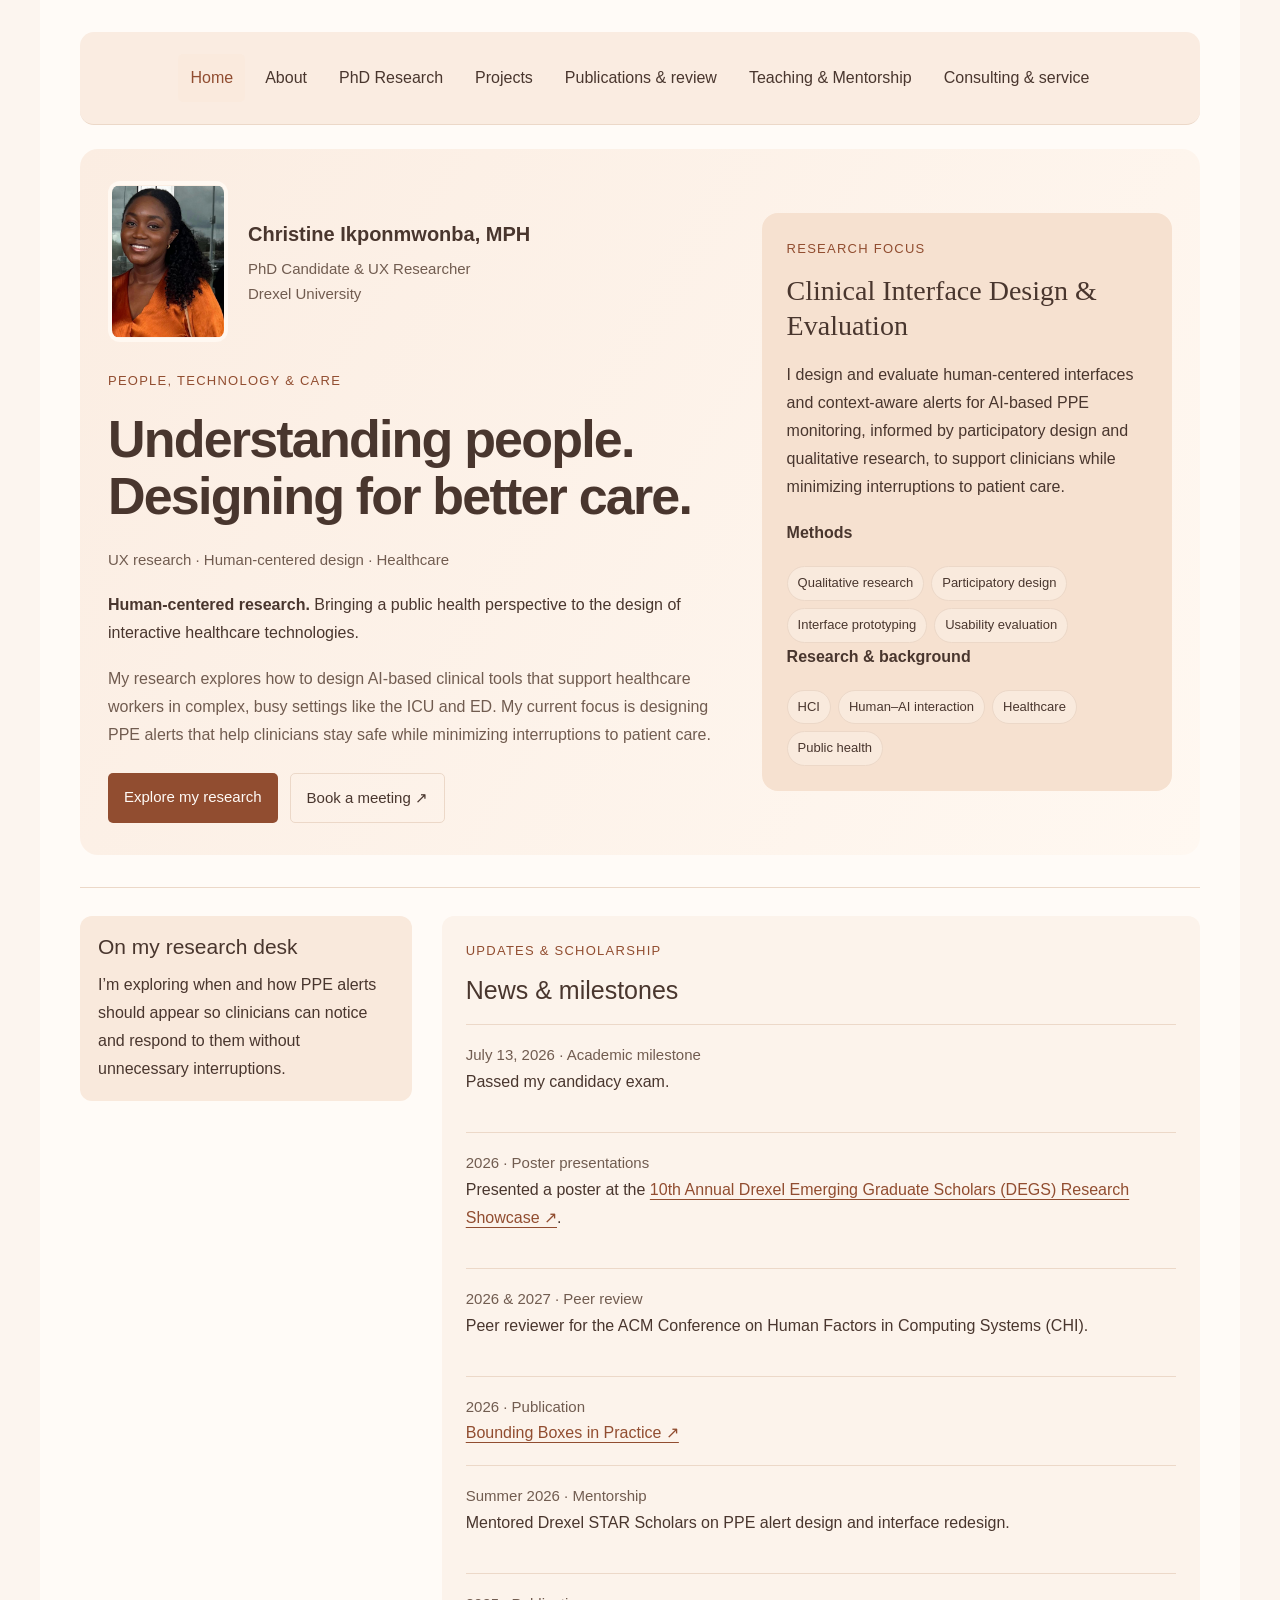
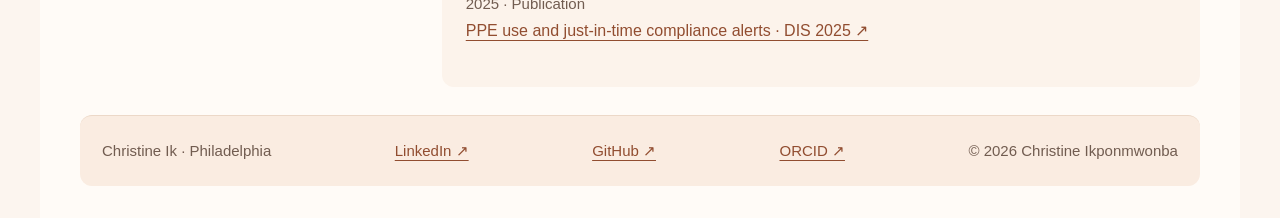
==== commit 88c598a3: "Refine research tags and compact professional service layout" ====
--- a/index.html
+++ b/index.html
@@ -1,14 +1,14 @@
-<!doctype html><html lang="en"><head><meta charset="utf-8"><meta name="viewport" content="width=device-width,initial-scale=1"><title>Christine Ik, MPH — Healthcare HCI & UX Research</title><meta name="description" content="Christine Ikponmwonba is a PhD candidate and UX researcher at Drexel University, studying human–AI interaction, clinical workflows, and PPE alert design."><link rel="stylesheet" href="site.css?v=b7aa767a4e"></head><body><a class="skip" href="#main-content">Skip to content</a><div id="portfolio-review">
+<!doctype html><html lang="en"><head><meta charset="utf-8"><meta name="viewport" content="width=device-width,initial-scale=1"><title>Christine Ik, MPH — Healthcare HCI & UX Research</title><meta name="description" content="Christine Ikponmwonba is a PhD candidate and UX researcher at Drexel University, studying human–AI interaction, clinical workflows, and PPE alert design."><link rel="stylesheet" href="site.css?v=refresh-b7aa767a4e"></head><body><a class="skip" href="#main-content">Skip to content</a><div id="portfolio-review">
 
 <header><nav aria-label="Portfolio sections">
 <a class="nav-link" href="#home" aria-current="page">Home</a><a class="nav-link" href="#about">About</a><a class="nav-link" href="#work">PhD Research</a><a class="nav-link" href="#projects">Projects</a><a class="nav-link" href="#pubs">Publications & review</a><a class="nav-link" href="#mentoring">Teaching & Mentorship</a><a class="nav-link" href="#consulting">Consulting & service</a>
 </nav></header>
 <main id="main-content">
-<section id="pr-home"><div class="hero"><div><div class="home-intro"><img src="images/myface3.jpeg" alt="Christine Ikponmwonba" width="110" height="110"><div><p class="intro-name">Christine Ikponmwonba, MPH</p><p class="small">PhD Candidate & UX Researcher<br>Drexel University</p></div></div><div class="eyebrow">People, technology & care</div><h1>Understanding people.<br>Designing for better care.</h1><p class="small">UX research · Human-centered design · Healthcare</p><p><strong>Human-centered research.</strong> Bringing a public health perspective to the design of interactive healthcare technologies.</p><p class="muted">My research explores how to design AI-based clinical tools that support healthcare workers in complex, busy settings like the ICU and ED. My current focus is designing PPE alerts that help clinicians stay safe while minimizing interruptions to patient care.</p><div class="actions"><a class="cta" href="#work">Explore my research</a><a class="cta secondary" href="https://bookings.cloud.microsoft/bookwithme/user/312821252a094a6799895238e041aa7e@drexel.edu/meetingtype/ioTSQeJty0KqM_Nd0bo20Q2?anonymous&amp;ismsaljsauthenabled&amp;ep=mLinkFromTile">Book a meeting ↗</a></div></div><aside class="focus"><div class="eyebrow">Research focus</div><h2>Designing Human-Centered AI Interfaces for Clinical Workflows</h2><p>I design and evaluate interfaces and context-aware alerts for AI-based PPE monitoring, informed by participatory design and qualitative research, to support clinicians while minimizing interruptions to patient care.</p><p><strong>Methods</strong><br>Qualitative Research · Participatory Design · Interface Prototyping · Usability Evaluation</p><p><strong>Research &amp; background</strong><br>HCI · Human–AI Interaction · Healthcare · Public Health</p></aside></div><div class="columns"><section class="desk"><h2>On my research desk</h2><p>I’m exploring when and how PPE alerts should appear so clinicians can notice and respond to them without unnecessary interruptions.</p></section><section><div class="eyebrow">Updates & scholarship</div><h2>News & milestones</h2><div class="row"><div class="small">July 13, 2026 · Academic milestone</div><p>Passed my candidacy exam.</p></div><div class="row"><div class="small">2026 · Poster presentations</div><p>Presented a poster at the <a href="https://drexel.edu/president/inauguration/schedule-of-events/10th-annual-drexel-emerging-graduate-scholars-DEGS-research-showcase" target="_blank" rel="noopener noreferrer">10th Annual Drexel Emerging Graduate Scholars (DEGS) Research Showcase ↗</a>.</p></div><div class="row"><div class="small">2026 & 2027 · Peer review</div><p>Peer reviewer for the ACM Conference on Human Factors in Computing Systems (CHI).</p></div><div class="row"><div class="small">2026 · Publication</div><a href="https://doi.org/10.1145/3772363.3798549">Bounding Boxes in Practice ↗</a></div><div class="row"><div class="small">Summer 2026 · Mentorship</div><p>Mentored Drexel STAR Scholars on PPE alert design and interface redesign.</p></div><div class="row"><div class="small">2025 · Publication</div><a href="https://doi.org/10.1145/3715336.3735820">PPE use and just-in-time compliance alerts · DIS 2025 ↗</a></div></section></div></section>
+<section id="pr-home"><div class="hero"><div><div class="home-intro"><img src="images/myface3.jpeg" alt="Christine Ikponmwonba" width="110" height="110"><div><p class="intro-name">Christine Ikponmwonba, MPH</p><p class="small">PhD Candidate & UX Researcher<br>Drexel University</p></div></div><div class="eyebrow">People, technology & care</div><h1>Understanding people.<br>Designing for better care.</h1><p class="small">UX research · Human-centered design · Healthcare</p><p><strong>Human-centered research.</strong> Bringing a public health perspective to the design of interactive healthcare technologies.</p><p class="muted">My research explores how to design AI-based clinical tools that support healthcare workers in complex, busy settings like the ICU and ED. My current focus is designing PPE alerts that help clinicians stay safe while minimizing interruptions to patient care.</p><div class="actions"><a class="cta" href="#work">Explore my research</a><a class="cta secondary" href="https://bookings.cloud.microsoft/bookwithme/user/312821252a094a6799895238e041aa7e@drexel.edu/meetingtype/ioTSQeJty0KqM_Nd0bo20Q2?anonymous&amp;ismsaljsauthenabled&amp;ep=mLinkFromTile">Book a meeting ↗</a></div></div><aside class="focus"><div class="eyebrow">Research focus</div><h2>Clinical Interface Design &amp; Evaluation</h2><p>I design and evaluate human-centered interfaces and context-aware alerts for AI-based PPE monitoring, informed by participatory design and qualitative research, to support clinicians while minimizing interruptions to patient care.</p><p class="tag-label"><strong>Methods</strong></p><div class="tags"><span>Qualitative research</span><span>Participatory design</span><span>Interface prototyping</span><span>Usability evaluation</span></div><p class="tag-label"><strong>Research &amp; background</strong></p><div class="tags"><span>HCI</span><span>Human–AI interaction</span><span>Healthcare</span><span>Public health</span></div></aside></div><div class="columns"><section class="desk"><h2>On my research desk</h2><p>I’m exploring when and how PPE alerts should appear so clinicians can notice and respond to them without unnecessary interruptions.</p></section><section><div class="eyebrow">Updates & scholarship</div><h2>News & milestones</h2><div class="row"><div class="small">July 13, 2026 · Academic milestone</div><p>Passed my candidacy exam.</p></div><div class="row"><div class="small">2026 · Poster presentations</div><p>Presented a poster at the <a href="https://drexel.edu/president/inauguration/schedule-of-events/10th-annual-drexel-emerging-graduate-scholars-DEGS-research-showcase" target="_blank" rel="noopener noreferrer">10th Annual Drexel Emerging Graduate Scholars (DEGS) Research Showcase ↗</a>.</p></div><div class="row"><div class="small">2026 & 2027 · Peer review</div><p>Peer reviewer for the ACM Conference on Human Factors in Computing Systems (CHI).</p></div><div class="row"><div class="small">2026 · Publication</div><a href="https://doi.org/10.1145/3772363.3798549">Bounding Boxes in Practice ↗</a></div><div class="row"><div class="small">Summer 2026 · Mentorship</div><p>Mentored Drexel STAR Scholars on PPE alert design and interface redesign.</p></div><div class="row"><div class="small">2025 · Publication</div><a href="https://doi.org/10.1145/3715336.3735820">PPE use and just-in-time compliance alerts · DIS 2025 ↗</a></div></section></div></section>
 <section class="page" id="pr-about" hidden><div class="eyebrow">Background</div><h2>Hi, I’m Christine.</h2><img class="portrait" src="images/myface3.jpeg" alt="Christine Ikponmwonba" width="150" height="150"><p>Advised by <a href="https://cci.drexel.edu/faculty/asarcevic/">Dr. Aleksandra Sarcevic</a> at Drexel University.</p><div class="readable"><p>I’m a UX researcher and PhD candidate at Drexel University studying human–computer interaction and applied AI in healthcare. My work uses human-centered design to develop technologies that fit clinical workflows. In the <a href="https://sites.google.com/view/is4hdrexel/about-is4h-lab">Interactive Systems for Healthcare (IS4H) Research Lab</a>, I study clinical workflows and collaborate with clinicians and engineers to inform the design and evaluation of healthcare technologies.</p><p>My research brings together interviews, workflow observation, co-design, and usability evaluation. I translate qualitative findings into system requirements, interface prototypes, and evaluation criteria.</p><p>My background in epidemiology and public health includes experience as Projects Director at the <a href="https://sids.org/" target="_blank" rel="noopener noreferrer">American SIDS Institute</a>, coordinating multidisciplinary teams across clinical trials, tissue donation research, and other projects focused on neonatal health, prematurity, and Sudden Unexpected Infant Death (SUID). This work shapes my understanding of healthcare workflows and informs my approach to designing technologies around people’s needs.</p></div><div class="columns"><section><h3>Education</h3><p>PhD Candidate<br><span class="small">Research focus: Human-Centered Design, Human–Computer Interaction & Applied AI in Healthcare</span><br><span class="small">Drexel University · In progress</span></p><p>MPH, Epidemiology & Biostatistics<br><span class="small">University of Florida</span><br><span class="small">MPH advisor: <a href="https://www.linkedin.com/in/cindy-prins/" target="_blank" rel="noopener noreferrer">Cindy Prins, PhD ↗</a></span></p><p>BSc, Biochemistry<br><span class="small">Calvin University</span></p></section><section><h3>Fellowship</h3><p>Transforming Tech Fellowship — Certificate of Achievement<br><span class="small">Drexel University, College of Computing & Informatics · 2024–2025</span><br><a href="https://drexel.edu/cci/student-experience/transforming-tech-initiative/">About the initiative ↗</a></p><h3>Certifications</h3><p>Certified in Public Health (CPH)<br><span class="small">National Board of Public Health Examiners · February 2019</span><br><a href="https://sgq.io/62tmTBB">View credential ↗</a></p><p>Project Management Professional (PMP)®<br><span class="small">Project Management Institute · November 2023</span><br><a href="https://www.credly.com/badges/183c8b92-f2aa-490f-9ad1-cf03a27ba4e6/public_url">View credential ↗</a></p></section></div></section>
 <section class="page" id="pr-work" hidden><div class="eyebrow">PhD Research</div><h2>Designing and Evaluating Clinical Interfaces for PPE Compliance</h2><p>Through interviews, co-design, and prototype evaluation, I explore how interfaces and alerts can support PPE compliance while fitting clinical workflows.</p><h3>Related papers</h3><article class="entry"><h3>Understanding PPE use and alert design</h3><p>Design explorations for just-in-time PPE compliance alerts in interdisciplinary medical settings.</p><a href="https://doi.org/10.1145/3715336.3735820">Read the DIS 2025 paper ↗</a><div class="tags"><span>Interviews</span><span>Co-design</span><span>Clinical workflows</span></div></article><article class="entry"><span class="small">CHI 2026 · Extended abstract (Posters)</span><h3>Video-based PPE compliance monitoring</h3><p>Design and early evaluation of a video-based monitoring application for time-critical care.</p><a href="https://doi.org/10.1145/3772363.3798549">Read the CHI 2026 extended abstract ↗</a></article></section><section class="page" id="pr-projects" hidden><div class="eyebrow">Analytics · Applied AI · UX</div><h2>Projects</h2><p>Selected public health, machine learning, and data visualization projects.</p><p><a href="https://github.com/IkChristine">Explore my GitHub ↗</a></p><article class="entry"><h3>LLM-Powered Medical Chatbot with RAG</h3><figure class="project-visual chart"><a href="images/chatbot-interface.png" target="_blank" rel="noopener noreferrer"><img src="images/chatbot-interface.png" alt="Medical Chatbot with RAG prototype interface showing a sample question input and submit button" loading="lazy"></a><figcaption>Prototype interface using GPT-4o-mini and retrieved HealthCareMagic examples. Select image to view full size.</figcaption></figure><p><a href="https://github.com/IkChristine/medical-chatbot-rag">View project on GitHub ↗</a></p><p>Exploring how prompt engineering and retrieval-augmented generation affect medical chatbot responses, through technical and human-centered evaluation.</p><p>I built and evaluated three configurations to distinguish the effects of prompt engineering from retrieval. The project asks whether adding relevant doctor-response examples improves an LLM’s answers—and whether technical scores capture qualities that matter under time pressure.</p><p class="small">Python · GPT-4o-mini · Sentence Transformers · FAISS · Gradio</p><p class="small">Live demo currently offline.</p><details><summary>Read project overview</summary><h3>What I built</h3><p>A Python medical question-answering prototype using GPT-4o-mini, sentence-transformer embeddings, and FAISS retrieval over 50,000 doctor responses from the HealthCareMagic dataset.</p><h3>How I evaluated it</h3><p>Compared an original-prompt baseline, an improved prompt without retrieval, and an improved prompt with RAG on the same 20 questions. Evaluation combined LLM-as-judge scores, ROUGE, and a manual HCI rubric.</p><h3>What I learned</h3><p>The improved prompt scored highest in the LLM-judge evaluation; RAG scored highest on the manual HCI rubric. Conciseness remained a weakness across configurations. Retrieval did not consistently outperform prompt engineering alone in this small comparison.</p><h3>Exploratory results</h3><figure class="project-visual chart"><a href="images/chatbot-hci-evaluation.png" target="_blank" rel="noopener noreferrer"><img src="images/chatbot-hci-evaluation.png" alt="Manual HCI rubric comparison of clarity, conciseness, actionability, accuracy and cognitive load across three chatbot configurations" loading="lazy"></a><figcaption>Manual HCI evaluation of 10 responses per configuration by one non-clinical evaluator. Scores describe this exploratory project, not clinical effectiveness.</figcaption></figure><figure class="project-visual chart"><a href="images/chatbot-evaluation.png" target="_blank" rel="noopener noreferrer"><img src="images/chatbot-evaluation.png" alt="Three-phase chatbot evaluation comparing LLM judge and manual scores, ROUGE-1, and HCI rubric totals" loading="lazy"></a><figcaption>Evaluation: baseline, improved prompt, and RAG. Small exploratory evaluation, not clinical validation. Select image to view full size.</figcaption></figure><p>Across 20 questions, LLM-judge totals were 11.15/12 for the baseline, 11.60/12 for the improved prompt, and 11.55/12 for RAG. On the manual HCI rubric applied to 10 responses per configuration, totals were 10.1/15, 11.7/15, and 12.3/15 respectively.</p><p>These scores reflect this small project evaluation, not demonstrated clinical effectiveness. The different rankings show why a single automated score is insufficient for assessing interface and response quality.</p><h3>How the prototype works</h3><p>Question → sentence-transformer embedding → FAISS search for three similar doctor responses → retrieved context plus question sent to GPT-4o-mini → response displayed in a Gradio chat interface.</p><h3>Design implications & next steps</h3><p>Constrain response length, broaden evaluation, and test with clinicians before drawing conclusions about clinical suitability. A stable hosted demo remains to be configured.</p><h3>Project scope</h3><p>Independent project. Small evaluation set, one non-clinical HCI evaluator, and no clinician testing or clinical validation.</p></details><div class="tags"><span>Python</span><span>RAG</span><span>FAISS</span><span>LLM evaluation</span><span>HCI rubric</span></div></article><article class="entry"><span class="small">Public health · Logistic regression</span><h3>Latent tuberculosis treatment completion</h3><p>Master’s project comparing completion of latent tuberculosis therapy among HIV-coinfected individuals and other high-risk groups.</p><a href="https://github.com/IkChristine/Logistic-Regression-Analysis---Completion-of-LTBI-Therapy-Among-Co-infected-High-Risk-Groups">View project on GitHub ↗</a></article><article class="entry"><span class="small">Public health · Surveillance</span><h3>COVID-19 outbreaks in nursing homes</h3><p>Retrospective public health surveillance analysis and discussion of nursing home outbreaks.</p><a href="https://github.com/IkChristine/A-Retrospective-Analysis-of-COVID-19-Outbreaks-in-Nursing-Homes">View project on GitHub ↗</a></article><article class="entry"><span class="small">Machine learning · XGBoost</span><h3>Cervical cancer risk prediction</h3><p>Exploring cervical cancer risk classification using XGBoost.</p><a href="https://github.com/IkChristine/Cervical-Cancer-Risk-Prediction-Using-XGBoost">View project on GitHub ↗</a></article><article class="entry"><span class="small">Machine learning · Classification</span><h3>Early diabetes prediction</h3><p>Comparing logistic regression, decision tree, and random forest classifiers.</p><a href="https://github.com/IkChristine/Early-Diabetes-Prediction-with-Machine-Learning-Classification-algorithms">View project on GitHub ↗</a></article><article class="entry"><span class="small">Machine learning · AutoML</span><h3>Cardiovascular disease &amp; cancer-cell classification</h3><p>Automated machine learning classification using AWS AutoGluon.</p><a href="https://github.com/IkChristine/Binary-Classification-of-Cardiovascular-Disease-and-Cancer-Cells-Using-AWS-AutoGluon">View project on GitHub ↗</a></article><article class="entry"><span class="small">Machine learning · Neural networks</span><h3>Medical insurance premium analysis</h3><p>A regression project using artificial neural networks.</p><a href="https://github.com/IkChristine/Medical-Insurance-Premium-Regression-Analysis-Using-Artificial-Neural-Networks-ANN-">View project on GitHub ↗</a></article><article class="entry"><span class="small">Forecasting · Time series</span><h3>Global COVID-19 forecasting</h3><p>Time-series forecasting of global COVID-19 cases using Meta Prophet.</p><a href="https://github.com/IkChristine/Time-Series-Forecasting-of-Global-COVID-19-Cases-Using-Meta-Prophet">View project on GitHub ↗</a></article><article class="entry"><span class="small">Data visualization</span><h3>Canadian immigration visualization</h3><p>Exploring immigration to Canada from 1980 to 2013.</p><a href="https://github.com/IkChristine/Canadian-Immigration-Data-Analysis-and-Vizualization">View project on GitHub ↗</a></article><article class="entry"><span class="small">Dashboard · Python</span><h3>Airline performance dashboard</h3><p>A Python dashboard for annual airline performance data.</p><a href="https://github.com/IkChristine/Annual-Airline-Performance-Dashboard">View project on GitHub ↗</a></article><article class="entry"><span class="small">Regression · Python</span><h3>King County house-price prediction</h3><p>Housing-price data analysis with Python.</p><a href="https://github.com/IkChristine/House-Sales-Prediction-in-King-County-USA">View project on GitHub ↗</a></article><article class="entry"><span class="small">Data analysis</span><h3>Historical stock &amp; revenue analysis</h3><p>An analysis project focused on historical stock and revenue data.</p><a href="https://github.com/IkChristine/Analyzing-Historical-Stock-Revenue-Data">View project on GitHub ↗</a></article><article class="entry"><span class="small">Capstone</span><h3>Data science capstone</h3><p>A data science capstone notebook project.</p><a href="https://github.com/IkChristine/Data-Science-Capstone">View project on GitHub ↗</a></article><article class="entry"><h3>Portfolio website development</h3><a href="https://github.com/IkChristine/Portfolio">Portfolio repository ↗</a> · <a href="https://github.com/IkChristine/IkChristine.github.io">Current website source ↗</a></article><h2>UX prototypes</h2><article class="entry"><h3>Zootopia</h3><figure class="project-visual"><a href="images/Zoo.png" target="_blank" rel="noopener noreferrer"><img src="images/Zoo.png" alt="Zootopia app prototype showing its welcome screen, animal exhibits and visitor information" loading="lazy"></a><figcaption>Interface prototype · Select image to view full size</figcaption></figure><p>An app concept supporting zoo visits with exhibit information, maps, ticketing, and accessibility information.</p><a href="https://www.figma.com/design/WErvp1odlotaYghwXdQzIt/Zootoopia--2025-?node-id=125-868&amp;t=WBtlhte3AG76TVaM-1">View Figma design ↗</a></article><article class="entry"><h3>Talk &amp; Cook — Voice-Based Cooking Interface</h3><figure class="project-visual"><a href="images/Voiceapp.png" target="_blank" rel="noopener noreferrer"><img src="images/Voiceapp.png" alt="Talk and Cook prototype showing voice interaction, recipe ingredients and guided cooking steps" loading="lazy"></a><figcaption>Interface prototype · Select image to view full size</figcaption></figure><p>A voice-interface prototype for preparing Nigerian Jollof rice, with step-by-step guidance and hands-free commands.</p><a href="https://www.figma.com/design/y8DO45GEtxnVS8uhrx1sht/Untitled?node-id=0-1&amp;t=iubBvhNMKlzujirt-1">View Figma design ↗</a></article><article class="entry"><h3>Smart-Ordering Table</h3><figure class="project-visual"><a href="images/smarttable.jpg" target="_blank" rel="noopener noreferrer"><img src="images/smarttable.jpg" alt="Smart ordering table prototype showing table availability and a waiting list" loading="lazy"></a><figcaption>Interface prototype · Select image to view full size</figcaption></figure><p>An interactive dining-table concept for ordering, requesting assistance, and payment.</p><a href="https://www.figma.com/design/lpVf3wRaJlzworLWUVN8qV/Smart-Ordering-Table?node-id=1-5">View Figma design ↗</a></article></section><section class="page" id="pr-pubs" hidden><div class="eyebrow">Scholarship</div><h2>Publications, Presentations & Peer Review</h2><p><a href="https://orcid.org/0009-0002-0970-6109">ORCID research profile ↗</a></p><h3>Conference papers</h3><article class="entry"><span class="small">2026 · CHI Extended Abstracts · Posters</span><p><a href="https://doi.org/10.1145/3772363.3798549">Bounding Boxes in Practice: Design and Early Evaluation of a Video-Based PPE Compliance Monitoring Application for Time-Critical Care ↗</a></p><p class="small">Christine D. Ikponmwonba, Vidhi Shah, Sifan Yuan, Ivan Marsic, Randall Burd & Aleksandra Sarcevic</p></article><article class="entry"><span class="small">2025 · DIS</span><p><a href="https://doi.org/10.1145/3715336.3735820">Understanding Personal Protective Equipment Use in Interdisciplinary Medical Settings: Design Explorations for Just-in-Time Compliance Alerts ↗</a></p><p class="small">Aleksandra Sarcevic, Eleanor Wood, Katherine Ann Zellner, Christine D. Ikponmwonba, Mary Suhyun Kim, Ivan Marsic & Randall S. Burd</p></article><h3 style="margin-top:25px">Journal articles</h3><article class="entry"><span class="small">2025 · Archives of Disease in Childhood — Fetal and Neonatal Edition</span><p><a href="https://doi.org/10.1136/archdischild-2025-329230">Intermittent hypoxia and caffeine in infants born preterm: the ICAF Randomized Clinical Trial ↗</a></p></article><article class="entry"><span class="small">2023 · Journal of Perinatology</span><p><a href="https://doi.org/10.1038/s41372-022-01592-2">Adverse effects of COVID-19 pandemic on a multicenter randomized controlled trial ↗</a></p></article><h3 style="margin-top:25px">Abstracts</h3><article class="entry"><span class="small">2021 · Poster abstract · NAME Annual Meeting</span><p><a href="https://www.thename.org/assets/docs/NAME_Complete%20Program.pdf">SUID Tissue Consortium: Advancing Medical Research through Postmortem Tissue Donation ↗</a></p><p class="small">C. Ikponmwonba & B. McEntire · American SIDS Institute</p></article><article class="entry"><span class="small">2016 · Annals of Global Health, 82(3), 412–413</span><p><a href="https://doi.org/10.1016/j.aogh.2016.04.151">Developing team skills competencies for the global health context: interprofessional predeparture training for health science students engaging in global health projects at the University of Florida ↗</a></p><p class="small">E. L. DeVos, C. Ikponmwonba, K. Patel, S. L. McKune, J. W. Grigg & A. Blue</p></article><article class="entry"><span class="small">2016 · Annals of Global Health, 82(3), 366–367</span><p><a href="https://doi.org/10.1016/j.aogh.2016.04.094">How the interdisciplinary leads to the innovative in global health: learning from the Global Health Case Competition at the University of Florida ↗</a></p><p class="small">S. L. McKune, C. Ikponmwonba & M. Alabduljabbar</p></article><h3 style="margin-top:28px">Oral & poster presentations</h3><article class="entry"><span class="small">April 14, 2026 · Philadelphia, PA</span><p>Poster presentation · <a href="https://drexel.edu/president/inauguration/schedule-of-events/10th-annual-drexel-emerging-graduate-scholars-DEGS-research-showcase" target="_blank" rel="noopener noreferrer">10th Annual Drexel Emerging Graduate Scholars (DEGS) Research Showcase ↗</a></p></article><article class="entry"><span class="small">April 4, 2025 · CRA Grad Cohort · Denver, CO</span><p>Adapting Hand Hygiene Monitoring Technologies to PPE Compliance: An Initial Exploratory Literature Review</p></article><article class="entry"><span class="small">2021 · NAME Annual Meeting · Palm Beach, Florida</span><p>SUID Tissue Consortium: Advancing Medical Research through Postmortem Tissue Donation</p></article><article class="entry"><span class="small">September 29, 2018 · AASPP · Naples, FL</span><p>SUID Tissue Consortium: Introduction</p></article><article class="entry"><span class="small">June 2018 · Glasgow, Scotland, United Kingdom</span><p>Session Moderator — ISPID: International Conference on Stillbirth, SIDS, and Baby Survival</p><p><a href="https://www.ispid.org/fileadmin/user_upload/textfiles/ISPID2018ebook.pdf" target="_blank" rel="noopener noreferrer">Conference program ↗</a></p></article><article class="entry"><span class="small">September 28, 2017 · AASPP · Naples, FL</span><p>Sudden Unexpected Infant Deaths in Nigeria — Panel: SUID in Different Countries: Rates and Prevention Strategies</p></article><article class="entry"><span class="small">April 8, 2016 · CUGH · San Francisco, CA</span><p>Global Health Case Competition at the University of Florida</p></article><article class="entry"><h3>Peer Reviewer</h3><p>CHI ’27: ACM Conference on Human Factors in Computing Systems.<br>CHI ’26: ACM Conference on Human Factors in Computing Systems.</p></article></section>
 <section class="page" id="pr-mentoring" hidden><div class="eyebrow">Teaching, research assistance & mentorship</div><h2>Teaching & Mentorship</h2><article class="entry"><span class="small">Graduate appointment · Drexel University</span><h3>Graduate Assistant, <a href="https://sites.google.com/view/is4hdrexel/about-is4h-lab">Interactive Systems for Healthcare (IS4H) Research Lab ↗</a></h3><p>Healthcare HCI research focused on clinical workflows and the design and evaluation of AI-based PPE alerts.</p></article><article class="entry"><span class="small">April 2015–April 2016 · University of Florida International Center</span><h3>Graduate Assistant, Global Health Council</h3><p>Mentor: <a href="https://phhp.ufl.edu/profile/mckune-sarah/" target="_blank" rel="noopener noreferrer">Sarah McKune, PhD ↗</a></p><p>Supported council meetings and annual global health symposia; contributed to reports, posters, and abstracts; and represented the council through poster presentations at local and national conferences.</p><p><strong>Related poster presentation</strong><br>McKune, S. L., Ikponmwonba, C., &amp; Alabduljabbar, M. <a href="https://annalsofglobalhealth.org/articles/10.1016/j.aogh.2016.04.094" target="_blank" rel="noopener noreferrer">How the interdisciplinary leads to the innovative in global health: learning from the Global Health Case Competition at the University of Florida ↗</a><br><span class="small">Seventh Annual Consortium of Universities Global Health Conference · April 8, 2016 · San Francisco, CA</span></p></article><h2>Teaching experience</h2><article class="entry"><span class="small">University of Florida</span><h3>Teaching Assistant</h3><p>College of Public Health & Health Professions</p><p></p><ul><li>HSC 3502 — Survey of Diseases and Disabilities I</li><li>OTH 3201 — Applied Human Development II</li></ul><p></p></article><h2>Mentorship</h2><p>I have mentored students across undergraduate, medical, and master’s programs on healthcare HCI research and design.</p><article class="entry"><span class="small">Drexel STAR Scholars · Summer 2026</span><p>Research focus: Designing PPE alerts.</p><ul><li>Abrian Jackson-Wright</li></ul><p>Research focus: Redesigning the PPE user interface.</p><ul><li>Liya Giby</li></ul></article><article class="entry"><span class="small">Drexel medical students · 2025–2026</span><p>Research focus: Qualitative analysis of PPE alert design interviews.</p><ul><li>Arya Patel</li><li>Sara Karabeg</li></ul></article><article class="entry"><span class="small">Master’s student · 2025–2026</span><p>Research focus: Prototyping the PPE alert interface, with co-authorship of <a href="https://doi.org/10.1145/3772363.3798549">Bounding Boxes in Practice ↗</a>.</p><ul><li>Vidhi Shah</li></ul></article></section>
-<section class="page" id="pr-consulting" hidden><div class="eyebrow">Experience & collaboration</div><h2>Consulting & professional service</h2><article class="entry"><h3><a href="https://sids.org/">American SIDS Institute ↗</a></h3><p><strong>Research Analytics &amp; Operations</strong></p><h4>SUID Tissue Consortium</h4><p>Case-reporting coordination and workflow analysis across eight medical examiner districts, connecting medical examiner offices, donor-service partners, and the tissue bank. This work includes developing operating procedures, reviewing research records for completeness, and leading partner training.</p><h4>Research analytics</h4><p>Statistical analysis, interactive dashboards, and data-quality review to track reported cases, examine patterns in infant deaths, and support research decisions.</p><h4>Clinical trial coordination</h4><p>Research coordination across 14 clinical sites for the Intermittent-hypoxia Caffeine (ICAF) study, which investigated caffeine treatment and intermittent hypoxia in preterm infants. My work connected study-device deployment and operational support with site training, data collection, and quality checks to support consistent research workflows and reliable study data.</p><p><strong>Related publications</strong></p><p><span class="small">2025 · Archives of Disease in Childhood — Fetal and Neonatal Edition</span><br><a href="https://doi.org/10.1136/archdischild-2025-329230" target="_blank" rel="noopener noreferrer">Intermittent hypoxia and caffeine in infants born preterm: the ICAF Randomized Clinical Trial ↗</a></p><p><span class="small">2023 · Journal of Perinatology</span><br><a href="https://doi.org/10.1038/s41372-022-01592-2" target="_blank" rel="noopener noreferrer">Adverse effects of COVID-19 pandemic on a multicenter randomized controlled trial ↗</a></p><p><strong>Questions about the SUID Tissue Consortium or access to tissue for research?</strong><br>Medical examiner and donor-service partners, as well as researchers, can visit the <a href="https://sids.org/" target="_blank" rel="noopener noreferrer">American SIDS Institute website ↗</a> for contact information.</p></article><article class="entry"><h3><a href="https://aaspp.net/">American Association of SIDS Prevention Physicians (AASPP) ↗</a></h3><h4>Conference Planning &amp; Organization</h4><p>Co-organized annual conference symposia, supporting conference planning and coordination.</p><h4>Presentations &amp; Panels</h4><p>Annual Conference Presenter/Panelist · 2020, 2019, 2017 · Naples, FL</p></article><article class="entry"><h3><a href="https://www.ispid.org/index">International Society for the Study and Prevention of Perinatal and Infant Death (ISPID) ↗</a></h3><p>Planning Committee Member · 2018–2023</p><p>Scientific Committee · Planning the 2023 conference in Italy</p><p>Member · 2017–present</p><p>Epidemiology Panel Moderator · September 2021 · Virtual conference</p><p>Session Moderator · June 2018 · Glasgow, Scotland, United Kingdom<br><span class="small">International Conference on Stillbirth, SIDS, and Baby Survival</span></p><p><a href="https://www.ispid.org/fileadmin/user_upload/textfiles/ISPID2018ebook.pdf" target="_blank" rel="noopener noreferrer">Conference program ↗</a></p></article><div class="focus" style="margin-top:30px"><h2>Let’s connect.</h2><p>For research, collaboration, or consulting inquiries.</p><a class="cta" href="https://bookings.cloud.microsoft/bookwithme/user/312821252a094a6799895238e041aa7e@drexel.edu/meetingtype/ioTSQeJty0KqM_Nd0bo20Q2?anonymous&amp;ismsaljsauthenabled&amp;ep=mLinkFromTile">Book a meeting ↗</a></div></section>
+<section class="page" id="pr-consulting" hidden><div class="eyebrow">Experience & collaboration</div><h2>Consulting & professional service</h2><article class="entry"><h3><a href="https://sids.org/">American SIDS Institute ↗</a></h3><p><strong>Research Analytics &amp; Operations</strong></p><ul class="service-summary"><li><strong>SUID Tissue Consortium:</strong> Case-reporting coordination and workflow analysis across eight medical examiner districts, connecting medical examiner offices, donor-service partners, and the tissue bank. This work includes developing operating procedures, reviewing research records for completeness, and leading partner training.</li><li><strong>Research analytics:</strong> Statistical analysis, interactive dashboards, and data-quality review to track reported cases, examine patterns in infant deaths, and support research decisions.</li><li><strong>Clinical trial coordination:</strong> Research coordination across 14 clinical sites for the Intermittent-hypoxia Caffeine (ICAF) study, which investigated caffeine treatment and intermittent hypoxia in preterm infants. My work connected study-device deployment and operational support with site training, data collection, and quality checks to support consistent research workflows and reliable study data.</li></ul><p><strong>Related publications</strong></p><p><span class="small">2025 · Archives of Disease in Childhood — Fetal and Neonatal Edition</span><br><a href="https://doi.org/10.1136/archdischild-2025-329230" target="_blank" rel="noopener noreferrer">Intermittent hypoxia and caffeine in infants born preterm: the ICAF Randomized Clinical Trial ↗</a></p><p><span class="small">2023 · Journal of Perinatology</span><br><a href="https://doi.org/10.1038/s41372-022-01592-2" target="_blank" rel="noopener noreferrer">Adverse effects of COVID-19 pandemic on a multicenter randomized controlled trial ↗</a></p><p><strong>Questions about the SUID Tissue Consortium or access to tissue for research?</strong><br>Medical examiner and donor-service partners, as well as researchers, can visit the <a href="https://sids.org/" target="_blank" rel="noopener noreferrer">American SIDS Institute website ↗</a> for contact information.</p></article><article class="entry"><h3><a href="https://aaspp.net/">American Association of SIDS Prevention Physicians (AASPP) ↗</a></h3><ul class="service-summary"><li><strong>Conference Planning &amp; Organization:</strong> Co-organized annual conference symposia, supporting conference planning and coordination.</li><li><strong>Presentations &amp; Panels:</strong> Annual Conference Presenter/Panelist · 2020, 2019, 2017 · Naples, FL</li></ul></article><article class="entry"><h3><a href="https://www.ispid.org/index">International Society for the Study and Prevention of Perinatal and Infant Death (ISPID) ↗</a></h3><ul class="service-summary"><li>Planning Committee Member · 2018–2023</li><li>Scientific Committee · Planning the 2023 conference in Italy</li><li>Member · 2017–present</li><li>Epidemiology Panel Moderator · September 2021 · Virtual conference</li><li>Session Moderator · June 2018 · Glasgow, Scotland, United Kingdom<br><span class="small">International Conference on Stillbirth, SIDS, and Baby Survival</span></li></ul><p><a href="https://www.ispid.org/fileadmin/user_upload/textfiles/ISPID2018ebook.pdf" target="_blank" rel="noopener noreferrer">Conference program ↗</a></p></article><div class="focus" style="margin-top:30px"><h2>Let’s connect.</h2><p>For research, collaboration, or consulting inquiries.</p><a class="cta" href="https://bookings.cloud.microsoft/bookwithme/user/312821252a094a6799895238e041aa7e@drexel.edu/meetingtype/ioTSQeJty0KqM_Nd0bo20Q2?anonymous&amp;ismsaljsauthenabled&amp;ep=mLinkFromTile">Book a meeting ↗</a></div></section>
 </main><footer><span>Christine Ik · Philadelphia</span><a href="https://www.linkedin.com/in/christine-ik/">LinkedIn ↗</a><a href="https://github.com/IkChristine">GitHub ↗</a><a href="https://orcid.org/0009-0002-0970-6109">ORCID ↗</a><span>© 2026 Christine Ikponmwonba</span></footer>
 
 </div>
--- a/site.css
+++ b/site.css
@@ -136,3 +136,6 @@
 
 /* Project images keep their complete composition. */
 #portfolio-review .project-visual{margin:18px 0 22px}#portfolio-review .project-visual img{display:block;width:auto;max-width:100%;height:auto;max-height:380px;object-fit:contain;border-radius:8px;background:#fff}#portfolio-review .project-visual.chart img{width:100%;max-height:none}#portfolio-review .project-visual figcaption{font-size:14px;line-height:1.6;color:var(--dim);margin-top:10px}#portfolio-review .project-visual a{display:block;width:fit-content;max-width:100%}@media(max-width:620px){#portfolio-review .project-visual img{max-height:320px}}
+
+/* Compact research tags and service summaries */
+.focus .tag-label{margin:20px 0 8px}.focus .tags{gap:8px;margin-top:0}.focus .tags span{background:rgba(255,255,255,.28);border:1px solid #dfc7b6;font-size:15px;padding:7px 11px}.service-summary{padding-left:22px;margin:16px 0 22px}.service-summary li{margin:0 0 14px;padding-left:3px}.service-summary li:last-child{margin-bottom:0}
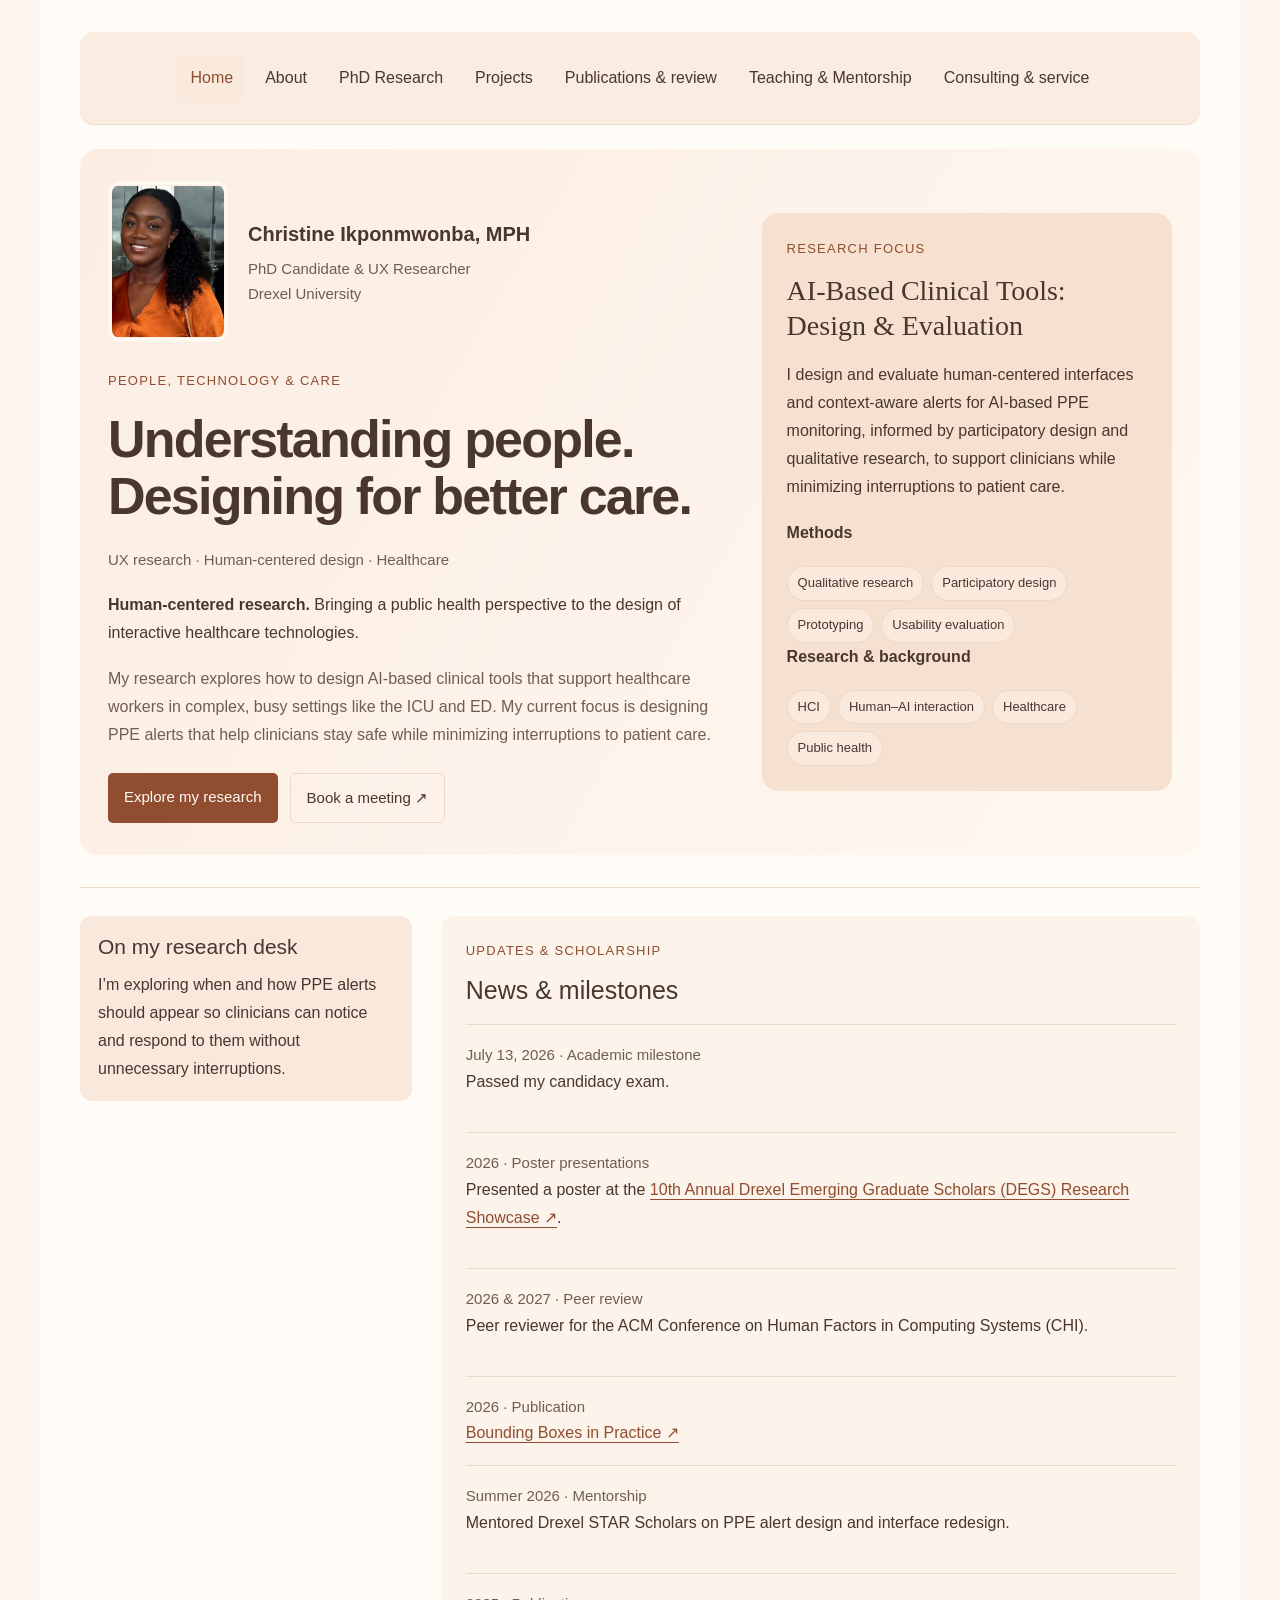
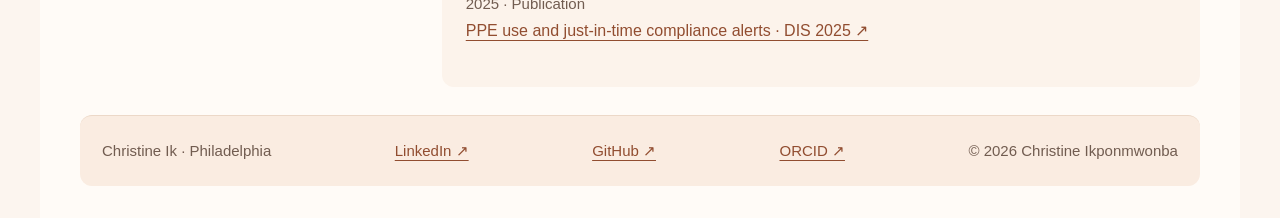
==== commit 4290bd49: "Broaden research heading and prototyping method" ====
--- a/index.html
+++ b/index.html
@@ -1,12 +1,12 @@
-<!doctype html><html lang="en"><head><meta charset="utf-8"><meta name="viewport" content="width=device-width,initial-scale=1"><title>Christine Ik, MPH — Healthcare HCI & UX Research</title><meta name="description" content="Christine Ikponmwonba is a PhD candidate and UX researcher at Drexel University, studying human–AI interaction, clinical workflows, and PPE alert design."><link rel="stylesheet" href="site.css?v=refresh-b7aa767a4e"></head><body><a class="skip" href="#main-content">Skip to content</a><div id="portfolio-review">
+<!doctype html><html lang="en"><head><meta charset="utf-8"><meta name="viewport" content="width=device-width,initial-scale=1"><title>Christine Ik, MPH — Healthcare HCI & UX Research</title><meta name="description" content="Christine Ikponmwonba is a PhD candidate and UX researcher at Drexel University, studying human–AI interaction, clinical workflows, and PPE alert design."><link rel="stylesheet" href="site.css?v=pubs-b7aa767a4e"></head><body><a class="skip" href="#main-content">Skip to content</a><div id="portfolio-review">
 
 <header><nav aria-label="Portfolio sections">
 <a class="nav-link" href="#home" aria-current="page">Home</a><a class="nav-link" href="#about">About</a><a class="nav-link" href="#work">PhD Research</a><a class="nav-link" href="#projects">Projects</a><a class="nav-link" href="#pubs">Publications & review</a><a class="nav-link" href="#mentoring">Teaching & Mentorship</a><a class="nav-link" href="#consulting">Consulting & service</a>
 </nav></header>
 <main id="main-content">
-<section id="pr-home"><div class="hero"><div><div class="home-intro"><img src="images/myface3.jpeg" alt="Christine Ikponmwonba" width="110" height="110"><div><p class="intro-name">Christine Ikponmwonba, MPH</p><p class="small">PhD Candidate & UX Researcher<br>Drexel University</p></div></div><div class="eyebrow">People, technology & care</div><h1>Understanding people.<br>Designing for better care.</h1><p class="small">UX research · Human-centered design · Healthcare</p><p><strong>Human-centered research.</strong> Bringing a public health perspective to the design of interactive healthcare technologies.</p><p class="muted">My research explores how to design AI-based clinical tools that support healthcare workers in complex, busy settings like the ICU and ED. My current focus is designing PPE alerts that help clinicians stay safe while minimizing interruptions to patient care.</p><div class="actions"><a class="cta" href="#work">Explore my research</a><a class="cta secondary" href="https://bookings.cloud.microsoft/bookwithme/user/312821252a094a6799895238e041aa7e@drexel.edu/meetingtype/ioTSQeJty0KqM_Nd0bo20Q2?anonymous&amp;ismsaljsauthenabled&amp;ep=mLinkFromTile">Book a meeting ↗</a></div></div><aside class="focus"><div class="eyebrow">Research focus</div><h2>Clinical Interface Design &amp; Evaluation</h2><p>I design and evaluate human-centered interfaces and context-aware alerts for AI-based PPE monitoring, informed by participatory design and qualitative research, to support clinicians while minimizing interruptions to patient care.</p><p class="tag-label"><strong>Methods</strong></p><div class="tags"><span>Qualitative research</span><span>Participatory design</span><span>Interface prototyping</span><span>Usability evaluation</span></div><p class="tag-label"><strong>Research &amp; background</strong></p><div class="tags"><span>HCI</span><span>Human–AI interaction</span><span>Healthcare</span><span>Public health</span></div></aside></div><div class="columns"><section class="desk"><h2>On my research desk</h2><p>I’m exploring when and how PPE alerts should appear so clinicians can notice and respond to them without unnecessary interruptions.</p></section><section><div class="eyebrow">Updates & scholarship</div><h2>News & milestones</h2><div class="row"><div class="small">July 13, 2026 · Academic milestone</div><p>Passed my candidacy exam.</p></div><div class="row"><div class="small">2026 · Poster presentations</div><p>Presented a poster at the <a href="https://drexel.edu/president/inauguration/schedule-of-events/10th-annual-drexel-emerging-graduate-scholars-DEGS-research-showcase" target="_blank" rel="noopener noreferrer">10th Annual Drexel Emerging Graduate Scholars (DEGS) Research Showcase ↗</a>.</p></div><div class="row"><div class="small">2026 & 2027 · Peer review</div><p>Peer reviewer for the ACM Conference on Human Factors in Computing Systems (CHI).</p></div><div class="row"><div class="small">2026 · Publication</div><a href="https://doi.org/10.1145/3772363.3798549">Bounding Boxes in Practice ↗</a></div><div class="row"><div class="small">Summer 2026 · Mentorship</div><p>Mentored Drexel STAR Scholars on PPE alert design and interface redesign.</p></div><div class="row"><div class="small">2025 · Publication</div><a href="https://doi.org/10.1145/3715336.3735820">PPE use and just-in-time compliance alerts · DIS 2025 ↗</a></div></section></div></section>
+<section id="pr-home"><div class="hero"><div><div class="home-intro"><img src="images/myface3.jpeg" alt="Christine Ikponmwonba" width="110" height="110"><div><p class="intro-name">Christine Ikponmwonba, MPH</p><p class="small">PhD Candidate & UX Researcher<br>Drexel University</p></div></div><div class="eyebrow">People, technology & care</div><h1>Understanding people.<br>Designing for better care.</h1><p class="small">UX research · Human-centered design · Healthcare</p><p><strong>Human-centered research.</strong> Bringing a public health perspective to the design of interactive healthcare technologies.</p><p class="muted">My research explores how to design AI-based clinical tools that support healthcare workers in complex, busy settings like the ICU and ED. My current focus is designing PPE alerts that help clinicians stay safe while minimizing interruptions to patient care.</p><div class="actions"><a class="cta" href="#work">Explore my research</a><a class="cta secondary" href="https://bookings.cloud.microsoft/bookwithme/user/312821252a094a6799895238e041aa7e@drexel.edu/meetingtype/ioTSQeJty0KqM_Nd0bo20Q2?anonymous&amp;ismsaljsauthenabled&amp;ep=mLinkFromTile">Book a meeting ↗</a></div></div><aside class="focus"><div class="eyebrow">Research focus</div><h2>AI-Based Clinical Tools: Design &amp; Evaluation</h2><p>I design and evaluate human-centered interfaces and context-aware alerts for AI-based PPE monitoring, informed by participatory design and qualitative research, to support clinicians while minimizing interruptions to patient care.</p><p class="tag-label"><strong>Methods</strong></p><div class="tags"><span>Qualitative research</span><span>Participatory design</span><span>Prototyping</span><span>Usability evaluation</span></div><p class="tag-label"><strong>Research &amp; background</strong></p><div class="tags"><span>HCI</span><span>Human–AI interaction</span><span>Healthcare</span><span>Public health</span></div></aside></div><div class="columns"><section class="desk"><h2>On my research desk</h2><p>I’m exploring when and how PPE alerts should appear so clinicians can notice and respond to them without unnecessary interruptions.</p></section><section><div class="eyebrow">Updates & scholarship</div><h2>News & milestones</h2><div class="row"><div class="small">July 13, 2026 · Academic milestone</div><p>Passed my candidacy exam.</p></div><div class="row"><div class="small">2026 · Poster presentations</div><p>Presented a poster at the <a href="https://drexel.edu/president/inauguration/schedule-of-events/10th-annual-drexel-emerging-graduate-scholars-DEGS-research-showcase" target="_blank" rel="noopener noreferrer">10th Annual Drexel Emerging Graduate Scholars (DEGS) Research Showcase ↗</a>.</p></div><div class="row"><div class="small">2026 & 2027 · Peer review</div><p>Peer reviewer for the ACM Conference on Human Factors in Computing Systems (CHI).</p></div><div class="row"><div class="small">2026 · Publication</div><a href="https://doi.org/10.1145/3772363.3798549">Bounding Boxes in Practice ↗</a></div><div class="row"><div class="small">Summer 2026 · Mentorship</div><p>Mentored Drexel STAR Scholars on PPE alert design and interface redesign.</p></div><div class="row"><div class="small">2025 · Publication</div><a href="https://doi.org/10.1145/3715336.3735820">PPE use and just-in-time compliance alerts · DIS 2025 ↗</a></div></section></div></section>
 <section class="page" id="pr-about" hidden><div class="eyebrow">Background</div><h2>Hi, I’m Christine.</h2><img class="portrait" src="images/myface3.jpeg" alt="Christine Ikponmwonba" width="150" height="150"><p>Advised by <a href="https://cci.drexel.edu/faculty/asarcevic/">Dr. Aleksandra Sarcevic</a> at Drexel University.</p><div class="readable"><p>I’m a UX researcher and PhD candidate at Drexel University studying human–computer interaction and applied AI in healthcare. My work uses human-centered design to develop technologies that fit clinical workflows. In the <a href="https://sites.google.com/view/is4hdrexel/about-is4h-lab">Interactive Systems for Healthcare (IS4H) Research Lab</a>, I study clinical workflows and collaborate with clinicians and engineers to inform the design and evaluation of healthcare technologies.</p><p>My research brings together interviews, workflow observation, co-design, and usability evaluation. I translate qualitative findings into system requirements, interface prototypes, and evaluation criteria.</p><p>My background in epidemiology and public health includes experience as Projects Director at the <a href="https://sids.org/" target="_blank" rel="noopener noreferrer">American SIDS Institute</a>, coordinating multidisciplinary teams across clinical trials, tissue donation research, and other projects focused on neonatal health, prematurity, and Sudden Unexpected Infant Death (SUID). This work shapes my understanding of healthcare workflows and informs my approach to designing technologies around people’s needs.</p></div><div class="columns"><section><h3>Education</h3><p>PhD Candidate<br><span class="small">Research focus: Human-Centered Design, Human–Computer Interaction & Applied AI in Healthcare</span><br><span class="small">Drexel University · In progress</span></p><p>MPH, Epidemiology & Biostatistics<br><span class="small">University of Florida</span><br><span class="small">MPH advisor: <a href="https://www.linkedin.com/in/cindy-prins/" target="_blank" rel="noopener noreferrer">Cindy Prins, PhD ↗</a></span></p><p>BSc, Biochemistry<br><span class="small">Calvin University</span></p></section><section><h3>Fellowship</h3><p>Transforming Tech Fellowship — Certificate of Achievement<br><span class="small">Drexel University, College of Computing & Informatics · 2024–2025</span><br><a href="https://drexel.edu/cci/student-experience/transforming-tech-initiative/">About the initiative ↗</a></p><h3>Certifications</h3><p>Certified in Public Health (CPH)<br><span class="small">National Board of Public Health Examiners · February 2019</span><br><a href="https://sgq.io/62tmTBB">View credential ↗</a></p><p>Project Management Professional (PMP)®<br><span class="small">Project Management Institute · November 2023</span><br><a href="https://www.credly.com/badges/183c8b92-f2aa-490f-9ad1-cf03a27ba4e6/public_url">View credential ↗</a></p></section></div></section>
-<section class="page" id="pr-work" hidden><div class="eyebrow">PhD Research</div><h2>Designing and Evaluating Clinical Interfaces for PPE Compliance</h2><p>Through interviews, co-design, and prototype evaluation, I explore how interfaces and alerts can support PPE compliance while fitting clinical workflows.</p><h3>Related papers</h3><article class="entry"><h3>Understanding PPE use and alert design</h3><p>Design explorations for just-in-time PPE compliance alerts in interdisciplinary medical settings.</p><a href="https://doi.org/10.1145/3715336.3735820">Read the DIS 2025 paper ↗</a><div class="tags"><span>Interviews</span><span>Co-design</span><span>Clinical workflows</span></div></article><article class="entry"><span class="small">CHI 2026 · Extended abstract (Posters)</span><h3>Video-based PPE compliance monitoring</h3><p>Design and early evaluation of a video-based monitoring application for time-critical care.</p><a href="https://doi.org/10.1145/3772363.3798549">Read the CHI 2026 extended abstract ↗</a></article></section><section class="page" id="pr-projects" hidden><div class="eyebrow">Analytics · Applied AI · UX</div><h2>Projects</h2><p>Selected public health, machine learning, and data visualization projects.</p><p><a href="https://github.com/IkChristine">Explore my GitHub ↗</a></p><article class="entry"><h3>LLM-Powered Medical Chatbot with RAG</h3><figure class="project-visual chart"><a href="images/chatbot-interface.png" target="_blank" rel="noopener noreferrer"><img src="images/chatbot-interface.png" alt="Medical Chatbot with RAG prototype interface showing a sample question input and submit button" loading="lazy"></a><figcaption>Prototype interface using GPT-4o-mini and retrieved HealthCareMagic examples. Select image to view full size.</figcaption></figure><p><a href="https://github.com/IkChristine/medical-chatbot-rag">View project on GitHub ↗</a></p><p>Exploring how prompt engineering and retrieval-augmented generation affect medical chatbot responses, through technical and human-centered evaluation.</p><p>I built and evaluated three configurations to distinguish the effects of prompt engineering from retrieval. The project asks whether adding relevant doctor-response examples improves an LLM’s answers—and whether technical scores capture qualities that matter under time pressure.</p><p class="small">Python · GPT-4o-mini · Sentence Transformers · FAISS · Gradio</p><p class="small">Live demo currently offline.</p><details><summary>Read project overview</summary><h3>What I built</h3><p>A Python medical question-answering prototype using GPT-4o-mini, sentence-transformer embeddings, and FAISS retrieval over 50,000 doctor responses from the HealthCareMagic dataset.</p><h3>How I evaluated it</h3><p>Compared an original-prompt baseline, an improved prompt without retrieval, and an improved prompt with RAG on the same 20 questions. Evaluation combined LLM-as-judge scores, ROUGE, and a manual HCI rubric.</p><h3>What I learned</h3><p>The improved prompt scored highest in the LLM-judge evaluation; RAG scored highest on the manual HCI rubric. Conciseness remained a weakness across configurations. Retrieval did not consistently outperform prompt engineering alone in this small comparison.</p><h3>Exploratory results</h3><figure class="project-visual chart"><a href="images/chatbot-hci-evaluation.png" target="_blank" rel="noopener noreferrer"><img src="images/chatbot-hci-evaluation.png" alt="Manual HCI rubric comparison of clarity, conciseness, actionability, accuracy and cognitive load across three chatbot configurations" loading="lazy"></a><figcaption>Manual HCI evaluation of 10 responses per configuration by one non-clinical evaluator. Scores describe this exploratory project, not clinical effectiveness.</figcaption></figure><figure class="project-visual chart"><a href="images/chatbot-evaluation.png" target="_blank" rel="noopener noreferrer"><img src="images/chatbot-evaluation.png" alt="Three-phase chatbot evaluation comparing LLM judge and manual scores, ROUGE-1, and HCI rubric totals" loading="lazy"></a><figcaption>Evaluation: baseline, improved prompt, and RAG. Small exploratory evaluation, not clinical validation. Select image to view full size.</figcaption></figure><p>Across 20 questions, LLM-judge totals were 11.15/12 for the baseline, 11.60/12 for the improved prompt, and 11.55/12 for RAG. On the manual HCI rubric applied to 10 responses per configuration, totals were 10.1/15, 11.7/15, and 12.3/15 respectively.</p><p>These scores reflect this small project evaluation, not demonstrated clinical effectiveness. The different rankings show why a single automated score is insufficient for assessing interface and response quality.</p><h3>How the prototype works</h3><p>Question → sentence-transformer embedding → FAISS search for three similar doctor responses → retrieved context plus question sent to GPT-4o-mini → response displayed in a Gradio chat interface.</p><h3>Design implications & next steps</h3><p>Constrain response length, broaden evaluation, and test with clinicians before drawing conclusions about clinical suitability. A stable hosted demo remains to be configured.</p><h3>Project scope</h3><p>Independent project. Small evaluation set, one non-clinical HCI evaluator, and no clinician testing or clinical validation.</p></details><div class="tags"><span>Python</span><span>RAG</span><span>FAISS</span><span>LLM evaluation</span><span>HCI rubric</span></div></article><article class="entry"><span class="small">Public health · Logistic regression</span><h3>Latent tuberculosis treatment completion</h3><p>Master’s project comparing completion of latent tuberculosis therapy among HIV-coinfected individuals and other high-risk groups.</p><a href="https://github.com/IkChristine/Logistic-Regression-Analysis---Completion-of-LTBI-Therapy-Among-Co-infected-High-Risk-Groups">View project on GitHub ↗</a></article><article class="entry"><span class="small">Public health · Surveillance</span><h3>COVID-19 outbreaks in nursing homes</h3><p>Retrospective public health surveillance analysis and discussion of nursing home outbreaks.</p><a href="https://github.com/IkChristine/A-Retrospective-Analysis-of-COVID-19-Outbreaks-in-Nursing-Homes">View project on GitHub ↗</a></article><article class="entry"><span class="small">Machine learning · XGBoost</span><h3>Cervical cancer risk prediction</h3><p>Exploring cervical cancer risk classification using XGBoost.</p><a href="https://github.com/IkChristine/Cervical-Cancer-Risk-Prediction-Using-XGBoost">View project on GitHub ↗</a></article><article class="entry"><span class="small">Machine learning · Classification</span><h3>Early diabetes prediction</h3><p>Comparing logistic regression, decision tree, and random forest classifiers.</p><a href="https://github.com/IkChristine/Early-Diabetes-Prediction-with-Machine-Learning-Classification-algorithms">View project on GitHub ↗</a></article><article class="entry"><span class="small">Machine learning · AutoML</span><h3>Cardiovascular disease &amp; cancer-cell classification</h3><p>Automated machine learning classification using AWS AutoGluon.</p><a href="https://github.com/IkChristine/Binary-Classification-of-Cardiovascular-Disease-and-Cancer-Cells-Using-AWS-AutoGluon">View project on GitHub ↗</a></article><article class="entry"><span class="small">Machine learning · Neural networks</span><h3>Medical insurance premium analysis</h3><p>A regression project using artificial neural networks.</p><a href="https://github.com/IkChristine/Medical-Insurance-Premium-Regression-Analysis-Using-Artificial-Neural-Networks-ANN-">View project on GitHub ↗</a></article><article class="entry"><span class="small">Forecasting · Time series</span><h3>Global COVID-19 forecasting</h3><p>Time-series forecasting of global COVID-19 cases using Meta Prophet.</p><a href="https://github.com/IkChristine/Time-Series-Forecasting-of-Global-COVID-19-Cases-Using-Meta-Prophet">View project on GitHub ↗</a></article><article class="entry"><span class="small">Data visualization</span><h3>Canadian immigration visualization</h3><p>Exploring immigration to Canada from 1980 to 2013.</p><a href="https://github.com/IkChristine/Canadian-Immigration-Data-Analysis-and-Vizualization">View project on GitHub ↗</a></article><article class="entry"><span class="small">Dashboard · Python</span><h3>Airline performance dashboard</h3><p>A Python dashboard for annual airline performance data.</p><a href="https://github.com/IkChristine/Annual-Airline-Performance-Dashboard">View project on GitHub ↗</a></article><article class="entry"><span class="small">Regression · Python</span><h3>King County house-price prediction</h3><p>Housing-price data analysis with Python.</p><a href="https://github.com/IkChristine/House-Sales-Prediction-in-King-County-USA">View project on GitHub ↗</a></article><article class="entry"><span class="small">Data analysis</span><h3>Historical stock &amp; revenue analysis</h3><p>An analysis project focused on historical stock and revenue data.</p><a href="https://github.com/IkChristine/Analyzing-Historical-Stock-Revenue-Data">View project on GitHub ↗</a></article><article class="entry"><span class="small">Capstone</span><h3>Data science capstone</h3><p>A data science capstone notebook project.</p><a href="https://github.com/IkChristine/Data-Science-Capstone">View project on GitHub ↗</a></article><article class="entry"><h3>Portfolio website development</h3><a href="https://github.com/IkChristine/Portfolio">Portfolio repository ↗</a> · <a href="https://github.com/IkChristine/IkChristine.github.io">Current website source ↗</a></article><h2>UX prototypes</h2><article class="entry"><h3>Zootopia</h3><figure class="project-visual"><a href="images/Zoo.png" target="_blank" rel="noopener noreferrer"><img src="images/Zoo.png" alt="Zootopia app prototype showing its welcome screen, animal exhibits and visitor information" loading="lazy"></a><figcaption>Interface prototype · Select image to view full size</figcaption></figure><p>An app concept supporting zoo visits with exhibit information, maps, ticketing, and accessibility information.</p><a href="https://www.figma.com/design/WErvp1odlotaYghwXdQzIt/Zootoopia--2025-?node-id=125-868&amp;t=WBtlhte3AG76TVaM-1">View Figma design ↗</a></article><article class="entry"><h3>Talk &amp; Cook — Voice-Based Cooking Interface</h3><figure class="project-visual"><a href="images/Voiceapp.png" target="_blank" rel="noopener noreferrer"><img src="images/Voiceapp.png" alt="Talk and Cook prototype showing voice interaction, recipe ingredients and guided cooking steps" loading="lazy"></a><figcaption>Interface prototype · Select image to view full size</figcaption></figure><p>A voice-interface prototype for preparing Nigerian Jollof rice, with step-by-step guidance and hands-free commands.</p><a href="https://www.figma.com/design/y8DO45GEtxnVS8uhrx1sht/Untitled?node-id=0-1&amp;t=iubBvhNMKlzujirt-1">View Figma design ↗</a></article><article class="entry"><h3>Smart-Ordering Table</h3><figure class="project-visual"><a href="images/smarttable.jpg" target="_blank" rel="noopener noreferrer"><img src="images/smarttable.jpg" alt="Smart ordering table prototype showing table availability and a waiting list" loading="lazy"></a><figcaption>Interface prototype · Select image to view full size</figcaption></figure><p>An interactive dining-table concept for ordering, requesting assistance, and payment.</p><a href="https://www.figma.com/design/lpVf3wRaJlzworLWUVN8qV/Smart-Ordering-Table?node-id=1-5">View Figma design ↗</a></article></section><section class="page" id="pr-pubs" hidden><div class="eyebrow">Scholarship</div><h2>Publications, Presentations & Peer Review</h2><p><a href="https://orcid.org/0009-0002-0970-6109">ORCID research profile ↗</a></p><h3>Conference papers</h3><article class="entry"><span class="small">2026 · CHI Extended Abstracts · Posters</span><p><a href="https://doi.org/10.1145/3772363.3798549">Bounding Boxes in Practice: Design and Early Evaluation of a Video-Based PPE Compliance Monitoring Application for Time-Critical Care ↗</a></p><p class="small">Christine D. Ikponmwonba, Vidhi Shah, Sifan Yuan, Ivan Marsic, Randall Burd & Aleksandra Sarcevic</p></article><article class="entry"><span class="small">2025 · DIS</span><p><a href="https://doi.org/10.1145/3715336.3735820">Understanding Personal Protective Equipment Use in Interdisciplinary Medical Settings: Design Explorations for Just-in-Time Compliance Alerts ↗</a></p><p class="small">Aleksandra Sarcevic, Eleanor Wood, Katherine Ann Zellner, Christine D. Ikponmwonba, Mary Suhyun Kim, Ivan Marsic & Randall S. Burd</p></article><h3 style="margin-top:25px">Journal articles</h3><article class="entry"><span class="small">2025 · Archives of Disease in Childhood — Fetal and Neonatal Edition</span><p><a href="https://doi.org/10.1136/archdischild-2025-329230">Intermittent hypoxia and caffeine in infants born preterm: the ICAF Randomized Clinical Trial ↗</a></p></article><article class="entry"><span class="small">2023 · Journal of Perinatology</span><p><a href="https://doi.org/10.1038/s41372-022-01592-2">Adverse effects of COVID-19 pandemic on a multicenter randomized controlled trial ↗</a></p></article><h3 style="margin-top:25px">Abstracts</h3><article class="entry"><span class="small">2021 · Poster abstract · NAME Annual Meeting</span><p><a href="https://www.thename.org/assets/docs/NAME_Complete%20Program.pdf">SUID Tissue Consortium: Advancing Medical Research through Postmortem Tissue Donation ↗</a></p><p class="small">C. Ikponmwonba & B. McEntire · American SIDS Institute</p></article><article class="entry"><span class="small">2016 · Annals of Global Health, 82(3), 412–413</span><p><a href="https://doi.org/10.1016/j.aogh.2016.04.151">Developing team skills competencies for the global health context: interprofessional predeparture training for health science students engaging in global health projects at the University of Florida ↗</a></p><p class="small">E. L. DeVos, C. Ikponmwonba, K. Patel, S. L. McKune, J. W. Grigg & A. Blue</p></article><article class="entry"><span class="small">2016 · Annals of Global Health, 82(3), 366–367</span><p><a href="https://doi.org/10.1016/j.aogh.2016.04.094">How the interdisciplinary leads to the innovative in global health: learning from the Global Health Case Competition at the University of Florida ↗</a></p><p class="small">S. L. McKune, C. Ikponmwonba & M. Alabduljabbar</p></article><h3 style="margin-top:28px">Oral & poster presentations</h3><article class="entry"><span class="small">April 14, 2026 · Philadelphia, PA</span><p>Poster presentation · <a href="https://drexel.edu/president/inauguration/schedule-of-events/10th-annual-drexel-emerging-graduate-scholars-DEGS-research-showcase" target="_blank" rel="noopener noreferrer">10th Annual Drexel Emerging Graduate Scholars (DEGS) Research Showcase ↗</a></p></article><article class="entry"><span class="small">April 4, 2025 · CRA Grad Cohort · Denver, CO</span><p>Adapting Hand Hygiene Monitoring Technologies to PPE Compliance: An Initial Exploratory Literature Review</p></article><article class="entry"><span class="small">2021 · NAME Annual Meeting · Palm Beach, Florida</span><p>SUID Tissue Consortium: Advancing Medical Research through Postmortem Tissue Donation</p></article><article class="entry"><span class="small">September 29, 2018 · AASPP · Naples, FL</span><p>SUID Tissue Consortium: Introduction</p></article><article class="entry"><span class="small">June 2018 · Glasgow, Scotland, United Kingdom</span><p>Session Moderator — ISPID: International Conference on Stillbirth, SIDS, and Baby Survival</p><p><a href="https://www.ispid.org/fileadmin/user_upload/textfiles/ISPID2018ebook.pdf" target="_blank" rel="noopener noreferrer">Conference program ↗</a></p></article><article class="entry"><span class="small">September 28, 2017 · AASPP · Naples, FL</span><p>Sudden Unexpected Infant Deaths in Nigeria — Panel: SUID in Different Countries: Rates and Prevention Strategies</p></article><article class="entry"><span class="small">April 8, 2016 · CUGH · San Francisco, CA</span><p>Global Health Case Competition at the University of Florida</p></article><article class="entry"><h3>Peer Reviewer</h3><p>CHI ’27: ACM Conference on Human Factors in Computing Systems.<br>CHI ’26: ACM Conference on Human Factors in Computing Systems.</p></article></section>
+<section class="page" id="pr-work" hidden><div class="eyebrow">PhD Research</div><h2>Designing and Evaluating Clinical Interfaces for PPE Compliance</h2><p>Through interviews, co-design, and prototype evaluation, I explore how interfaces and alerts can support PPE compliance while fitting clinical workflows.</p><h3>Related papers</h3><article class="entry"><h3>Understanding PPE use and alert design</h3><p>Design explorations for just-in-time PPE compliance alerts in interdisciplinary medical settings.</p><a href="https://doi.org/10.1145/3715336.3735820">Read the DIS 2025 paper ↗</a><div class="tags"><span>Interviews</span><span>Co-design</span><span>Clinical workflows</span></div></article><article class="entry"><span class="small">CHI 2026 · Extended abstract (Posters)</span><h3>Video-based PPE compliance monitoring</h3><p>Design and early evaluation of a video-based monitoring application for time-critical care.</p><a href="https://doi.org/10.1145/3772363.3798549">Read the CHI 2026 extended abstract ↗</a></article></section><section class="page" id="pr-projects" hidden><div class="eyebrow">Analytics · Applied AI · UX</div><h2>Projects</h2><p>Selected public health, machine learning, and data visualization projects.</p><p><a href="https://github.com/IkChristine">Explore my GitHub ↗</a></p><article class="entry"><h3>LLM-Powered Medical Chatbot with RAG</h3><figure class="project-visual chart"><a href="images/chatbot-interface.png" target="_blank" rel="noopener noreferrer"><img src="images/chatbot-interface.png" alt="Medical Chatbot with RAG prototype interface showing a sample question input and submit button" loading="lazy"></a><figcaption>Prototype interface using GPT-4o-mini and retrieved HealthCareMagic examples. Select image to view full size.</figcaption></figure><p><a href="https://github.com/IkChristine/medical-chatbot-rag">View project on GitHub ↗</a></p><p>Exploring how prompt engineering and retrieval-augmented generation affect medical chatbot responses, through technical and human-centered evaluation.</p><p>I built and evaluated three configurations to distinguish the effects of prompt engineering from retrieval. The project asks whether adding relevant doctor-response examples improves an LLM’s answers—and whether technical scores capture qualities that matter under time pressure.</p><p class="small">Python · GPT-4o-mini · Sentence Transformers · FAISS · Gradio</p><p class="small">Live demo currently offline.</p><details><summary>Read project overview</summary><h3>What I built</h3><p>A Python medical question-answering prototype using GPT-4o-mini, sentence-transformer embeddings, and FAISS retrieval over 50,000 doctor responses from the HealthCareMagic dataset.</p><h3>How I evaluated it</h3><p>Compared an original-prompt baseline, an improved prompt without retrieval, and an improved prompt with RAG on the same 20 questions. Evaluation combined LLM-as-judge scores, ROUGE, and a manual HCI rubric.</p><h3>What I learned</h3><p>The improved prompt scored highest in the LLM-judge evaluation; RAG scored highest on the manual HCI rubric. Conciseness remained a weakness across configurations. Retrieval did not consistently outperform prompt engineering alone in this small comparison.</p><h3>Exploratory results</h3><figure class="project-visual chart"><a href="images/chatbot-hci-evaluation.png" target="_blank" rel="noopener noreferrer"><img src="images/chatbot-hci-evaluation.png" alt="Manual HCI rubric comparison of clarity, conciseness, actionability, accuracy and cognitive load across three chatbot configurations" loading="lazy"></a><figcaption>Manual HCI evaluation of 10 responses per configuration by one non-clinical evaluator. Scores describe this exploratory project, not clinical effectiveness.</figcaption></figure><figure class="project-visual chart"><a href="images/chatbot-evaluation.png" target="_blank" rel="noopener noreferrer"><img src="images/chatbot-evaluation.png" alt="Three-phase chatbot evaluation comparing LLM judge and manual scores, ROUGE-1, and HCI rubric totals" loading="lazy"></a><figcaption>Evaluation: baseline, improved prompt, and RAG. Small exploratory evaluation, not clinical validation. Select image to view full size.</figcaption></figure><p>Across 20 questions, LLM-judge totals were 11.15/12 for the baseline, 11.60/12 for the improved prompt, and 11.55/12 for RAG. On the manual HCI rubric applied to 10 responses per configuration, totals were 10.1/15, 11.7/15, and 12.3/15 respectively.</p><p>These scores reflect this small project evaluation, not demonstrated clinical effectiveness. The different rankings show why a single automated score is insufficient for assessing interface and response quality.</p><h3>How the prototype works</h3><p>Question → sentence-transformer embedding → FAISS search for three similar doctor responses → retrieved context plus question sent to GPT-4o-mini → response displayed in a Gradio chat interface.</p><h3>Design implications & next steps</h3><p>Constrain response length, broaden evaluation, and test with clinicians before drawing conclusions about clinical suitability. A stable hosted demo remains to be configured.</p><h3>Project scope</h3><p>Independent project. Small evaluation set, one non-clinical HCI evaluator, and no clinician testing or clinical validation.</p></details><div class="tags"><span>Python</span><span>RAG</span><span>FAISS</span><span>LLM evaluation</span><span>HCI rubric</span></div></article><article class="entry"><span class="small">Public health · Logistic regression</span><h3>Latent tuberculosis treatment completion</h3><p>Master’s project comparing completion of latent tuberculosis therapy among HIV-coinfected individuals and other high-risk groups.</p><a href="https://github.com/IkChristine/Logistic-Regression-Analysis---Completion-of-LTBI-Therapy-Among-Co-infected-High-Risk-Groups">View project on GitHub ↗</a></article><article class="entry"><span class="small">Public health · Surveillance</span><h3>COVID-19 outbreaks in nursing homes</h3><p>Retrospective public health surveillance analysis and discussion of nursing home outbreaks.</p><a href="https://github.com/IkChristine/A-Retrospective-Analysis-of-COVID-19-Outbreaks-in-Nursing-Homes">View project on GitHub ↗</a></article><article class="entry"><span class="small">Machine learning · XGBoost</span><h3>Cervical cancer risk prediction</h3><p>Exploring cervical cancer risk classification using XGBoost.</p><a href="https://github.com/IkChristine/Cervical-Cancer-Risk-Prediction-Using-XGBoost">View project on GitHub ↗</a></article><article class="entry"><span class="small">Machine learning · Classification</span><h3>Early diabetes prediction</h3><p>Comparing logistic regression, decision tree, and random forest classifiers.</p><a href="https://github.com/IkChristine/Early-Diabetes-Prediction-with-Machine-Learning-Classification-algorithms">View project on GitHub ↗</a></article><article class="entry"><span class="small">Machine learning · AutoML</span><h3>Cardiovascular disease &amp; cancer-cell classification</h3><p>Automated machine learning classification using AWS AutoGluon.</p><a href="https://github.com/IkChristine/Binary-Classification-of-Cardiovascular-Disease-and-Cancer-Cells-Using-AWS-AutoGluon">View project on GitHub ↗</a></article><article class="entry"><span class="small">Machine learning · Neural networks</span><h3>Medical insurance premium analysis</h3><p>A regression project using artificial neural networks.</p><a href="https://github.com/IkChristine/Medical-Insurance-Premium-Regression-Analysis-Using-Artificial-Neural-Networks-ANN-">View project on GitHub ↗</a></article><article class="entry"><span class="small">Forecasting · Time series</span><h3>Global COVID-19 forecasting</h3><p>Time-series forecasting of global COVID-19 cases using Meta Prophet.</p><a href="https://github.com/IkChristine/Time-Series-Forecasting-of-Global-COVID-19-Cases-Using-Meta-Prophet">View project on GitHub ↗</a></article><article class="entry"><span class="small">Data visualization</span><h3>Canadian immigration visualization</h3><p>Exploring immigration to Canada from 1980 to 2013.</p><a href="https://github.com/IkChristine/Canadian-Immigration-Data-Analysis-and-Vizualization">View project on GitHub ↗</a></article><article class="entry"><span class="small">Dashboard · Python</span><h3>Airline performance dashboard</h3><p>A Python dashboard for annual airline performance data.</p><a href="https://github.com/IkChristine/Annual-Airline-Performance-Dashboard">View project on GitHub ↗</a></article><article class="entry"><span class="small">Regression · Python</span><h3>King County house-price prediction</h3><p>Housing-price data analysis with Python.</p><a href="https://github.com/IkChristine/House-Sales-Prediction-in-King-County-USA">View project on GitHub ↗</a></article><article class="entry"><span class="small">Data analysis</span><h3>Historical stock &amp; revenue analysis</h3><p>An analysis project focused on historical stock and revenue data.</p><a href="https://github.com/IkChristine/Analyzing-Historical-Stock-Revenue-Data">View project on GitHub ↗</a></article><article class="entry"><span class="small">Capstone</span><h3>Data science capstone</h3><p>A data science capstone notebook project.</p><a href="https://github.com/IkChristine/Data-Science-Capstone">View project on GitHub ↗</a></article><article class="entry"><h3>Portfolio website development</h3><a href="https://github.com/IkChristine/Portfolio">Portfolio repository ↗</a> · <a href="https://github.com/IkChristine/IkChristine.github.io">Current website source ↗</a></article><h2>UX prototypes</h2><article class="entry"><h3>Zootopia</h3><figure class="project-visual"><a href="images/Zoo.png" target="_blank" rel="noopener noreferrer"><img src="images/Zoo.png" alt="Zootopia app prototype showing its welcome screen, animal exhibits and visitor information" loading="lazy"></a><figcaption>Interface prototype · Select image to view full size</figcaption></figure><p>An app concept supporting zoo visits with exhibit information, maps, ticketing, and accessibility information.</p><a href="https://www.figma.com/design/WErvp1odlotaYghwXdQzIt/Zootoopia--2025-?node-id=125-868&amp;t=WBtlhte3AG76TVaM-1">View Figma design ↗</a></article><article class="entry"><h3>Talk &amp; Cook — Voice-Based Cooking Interface</h3><figure class="project-visual"><a href="images/Voiceapp.png" target="_blank" rel="noopener noreferrer"><img src="images/Voiceapp.png" alt="Talk and Cook prototype showing voice interaction, recipe ingredients and guided cooking steps" loading="lazy"></a><figcaption>Interface prototype · Select image to view full size</figcaption></figure><p>A voice-interface prototype for preparing Nigerian Jollof rice, with step-by-step guidance and hands-free commands.</p><a href="https://www.figma.com/design/y8DO45GEtxnVS8uhrx1sht/Untitled?node-id=0-1&amp;t=iubBvhNMKlzujirt-1">View Figma design ↗</a></article><article class="entry"><h3>Smart-Ordering Table</h3><figure class="project-visual"><a href="images/smarttable.jpg" target="_blank" rel="noopener noreferrer"><img src="images/smarttable.jpg" alt="Smart ordering table prototype showing table availability and a waiting list" loading="lazy"></a><figcaption>Interface prototype · Select image to view full size</figcaption></figure><p>An interactive dining-table concept for ordering, requesting assistance, and payment.</p><a href="https://www.figma.com/design/lpVf3wRaJlzworLWUVN8qV/Smart-Ordering-Table?node-id=1-5">View Figma design ↗</a></article></section><section class="page" id="pr-pubs" hidden><div class="eyebrow">Scholarship</div><h2>Publications, Presentations & Peer Review</h2><p><a href="https://orcid.org/0009-0002-0970-6109">ORCID research profile ↗</a></p><h3>Conference papers &amp; extended abstracts</h3><article class="entry"><span class="small">2026 · CHI Extended Abstracts · Posters</span><p><a href="https://doi.org/10.1145/3772363.3798549">Bounding Boxes in Practice: Design and Early Evaluation of a Video-Based PPE Compliance Monitoring Application for Time-Critical Care ↗</a></p><p class="small"><strong>Christine D. Ikponmwonba</strong>, Vidhi Shah, Sifan Yuan, Ivan Marsic, Randall Burd & Aleksandra Sarcevic</p></article><article class="entry"><span class="small">2025 · DIS</span><p><a href="https://doi.org/10.1145/3715336.3735820">Understanding Personal Protective Equipment Use in Interdisciplinary Medical Settings: Design Explorations for Just-in-Time Compliance Alerts ↗</a></p><p class="small">Aleksandra Sarcevic, Eleanor Wood, Katherine Ann Zellner, <strong>Christine D. Ikponmwonba</strong>, Mary Suhyun Kim, Ivan Marsic & Randall S. Burd</p></article><h3 style="margin-top:25px">Journal articles</h3><article class="entry"><span class="small">2025 · Archives of Disease in Childhood — Fetal and Neonatal Edition</span><p><a href="https://doi.org/10.1136/archdischild-2025-329230">Intermittent hypoxia and caffeine in infants born preterm: the ICAF Randomized Clinical Trial ↗</a></p><p class="small">Eric Eichenwald, Michael Corwin, Betty McEntire, Susan Knoblach, Catherine Limperopoulos, Kushal Kapse, Stephen Kerr, Timothy C. Heeren, <strong>Christine Ikponmwonba</strong> &amp; Carl E. Hunt, for the ICAF Study Group</p></article><article class="entry"><span class="small">2023 · Journal of Perinatology</span><p><a href="https://doi.org/10.1038/s41372-022-01592-2">Adverse effects of COVID-19 pandemic on a multicenter randomized controlled trial ↗</a></p><p class="small">Elie G. Abu Jawdeh, Carl E. Hunt, Eric Eichenwald, Michael J. Corwin, Betty McEntire, Timothy Heeren, Lisa M. Crowell, <strong>Christine Ikponmwonba</strong>, Ariana Saroufim, Stephen Kerr &amp; the ICAF Study Group</p></article><h3 style="margin-top:25px">Abstracts</h3><article class="entry"><span class="small">2021 · Poster abstract · NAME Annual Meeting</span><p><a href="https://www.thename.org/assets/docs/NAME_Complete%20Program.pdf">SUID Tissue Consortium: Advancing Medical Research through Postmortem Tissue Donation ↗</a></p><p class="small"><strong>C. Ikponmwonba</strong> & B. McEntire · American SIDS Institute</p></article><article class="entry"><span class="small">2016 · Annals of Global Health, 82(3), 412–413</span><p><a href="https://doi.org/10.1016/j.aogh.2016.04.151">Developing team skills competencies for the global health context: interprofessional predeparture training for health science students engaging in global health projects at the University of Florida ↗</a></p><p class="small">E. L. DeVos, <strong>C. Ikponmwonba</strong>, K. Patel, S. L. McKune, J. W. Grigg & A. Blue</p></article><article class="entry"><span class="small">2016 · Annals of Global Health, 82(3), 366–367</span><p><a href="https://doi.org/10.1016/j.aogh.2016.04.094">How the interdisciplinary leads to the innovative in global health: learning from the Global Health Case Competition at the University of Florida ↗</a></p><p class="small">S. L. McKune, <strong>C. Ikponmwonba</strong> & M. Alabduljabbar</p></article><h3 style="margin-top:28px">Presentations &amp; Moderation</h3><article class="entry"><span class="small">April 14, 2026 · Philadelphia, PA</span><p>Poster presentation · <a href="https://drexel.edu/president/inauguration/schedule-of-events/10th-annual-drexel-emerging-graduate-scholars-DEGS-research-showcase" target="_blank" rel="noopener noreferrer">10th Annual Drexel Emerging Graduate Scholars (DEGS) Research Showcase ↗</a></p></article><article class="entry"><span class="small">April 4, 2025 · CRA Grad Cohort · Denver, CO</span><p>Adapting Hand Hygiene Monitoring Technologies to PPE Compliance: An Initial Exploratory Literature Review</p></article><article class="entry"><span class="small">2021 · NAME Annual Meeting · Palm Beach, Florida</span><p>SUID Tissue Consortium: Advancing Medical Research through Postmortem Tissue Donation</p></article><article class="entry"><span class="small">September 29, 2018 · AASPP · Naples, FL</span><p>SUID Tissue Consortium: Introduction</p></article><article class="entry"><span class="small">June 2018 · Glasgow, Scotland, United Kingdom</span><p>Session Moderator — ISPID: International Conference on Stillbirth, SIDS, and Baby Survival</p><p><a href="https://www.ispid.org/fileadmin/user_upload/textfiles/ISPID2018ebook.pdf" target="_blank" rel="noopener noreferrer">Conference program ↗</a></p></article><article class="entry"><span class="small">September 28, 2017 · AASPP · Naples, FL</span><p>Sudden Unexpected Infant Deaths in Nigeria — Panel: SUID in Different Countries: Rates and Prevention Strategies</p></article><article class="entry"><span class="small">April 8, 2016 · CUGH · San Francisco, CA</span><p>Global Health Case Competition at the University of Florida</p></article><article class="entry"><h3>Peer Reviewer</h3><p>CHI ’27: ACM Conference on Human Factors in Computing Systems.<br>CHI ’26: ACM Conference on Human Factors in Computing Systems.</p></article></section>
 <section class="page" id="pr-mentoring" hidden><div class="eyebrow">Teaching, research assistance & mentorship</div><h2>Teaching & Mentorship</h2><article class="entry"><span class="small">Graduate appointment · Drexel University</span><h3>Graduate Assistant, <a href="https://sites.google.com/view/is4hdrexel/about-is4h-lab">Interactive Systems for Healthcare (IS4H) Research Lab ↗</a></h3><p>Healthcare HCI research focused on clinical workflows and the design and evaluation of AI-based PPE alerts.</p></article><article class="entry"><span class="small">April 2015–April 2016 · University of Florida International Center</span><h3>Graduate Assistant, Global Health Council</h3><p>Mentor: <a href="https://phhp.ufl.edu/profile/mckune-sarah/" target="_blank" rel="noopener noreferrer">Sarah McKune, PhD ↗</a></p><p>Supported council meetings and annual global health symposia; contributed to reports, posters, and abstracts; and represented the council through poster presentations at local and national conferences.</p><p><strong>Related poster presentation</strong><br>McKune, S. L., Ikponmwonba, C., &amp; Alabduljabbar, M. <a href="https://annalsofglobalhealth.org/articles/10.1016/j.aogh.2016.04.094" target="_blank" rel="noopener noreferrer">How the interdisciplinary leads to the innovative in global health: learning from the Global Health Case Competition at the University of Florida ↗</a><br><span class="small">Seventh Annual Consortium of Universities Global Health Conference · April 8, 2016 · San Francisco, CA</span></p></article><h2>Teaching experience</h2><article class="entry"><span class="small">University of Florida</span><h3>Teaching Assistant</h3><p>College of Public Health & Health Professions</p><p></p><ul><li>HSC 3502 — Survey of Diseases and Disabilities I</li><li>OTH 3201 — Applied Human Development II</li></ul><p></p></article><h2>Mentorship</h2><p>I have mentored students across undergraduate, medical, and master’s programs on healthcare HCI research and design.</p><article class="entry"><span class="small">Drexel STAR Scholars · Summer 2026</span><p>Research focus: Designing PPE alerts.</p><ul><li>Abrian Jackson-Wright</li></ul><p>Research focus: Redesigning the PPE user interface.</p><ul><li>Liya Giby</li></ul></article><article class="entry"><span class="small">Drexel medical students · 2025–2026</span><p>Research focus: Qualitative analysis of PPE alert design interviews.</p><ul><li>Arya Patel</li><li>Sara Karabeg</li></ul></article><article class="entry"><span class="small">Master’s student · 2025–2026</span><p>Research focus: Prototyping the PPE alert interface, with co-authorship of <a href="https://doi.org/10.1145/3772363.3798549">Bounding Boxes in Practice ↗</a>.</p><ul><li>Vidhi Shah</li></ul></article></section>
 <section class="page" id="pr-consulting" hidden><div class="eyebrow">Experience & collaboration</div><h2>Consulting & professional service</h2><article class="entry"><h3><a href="https://sids.org/">American SIDS Institute ↗</a></h3><p><strong>Research Analytics &amp; Operations</strong></p><ul class="service-summary"><li><strong>SUID Tissue Consortium:</strong> Case-reporting coordination and workflow analysis across eight medical examiner districts, connecting medical examiner offices, donor-service partners, and the tissue bank. This work includes developing operating procedures, reviewing research records for completeness, and leading partner training.</li><li><strong>Research analytics:</strong> Statistical analysis, interactive dashboards, and data-quality review to track reported cases, examine patterns in infant deaths, and support research decisions.</li><li><strong>Clinical trial coordination:</strong> Research coordination across 14 clinical sites for the Intermittent-hypoxia Caffeine (ICAF) study, which investigated caffeine treatment and intermittent hypoxia in preterm infants. My work connected study-device deployment and operational support with site training, data collection, and quality checks to support consistent research workflows and reliable study data.</li></ul><p><strong>Related publications</strong></p><p><span class="small">2025 · Archives of Disease in Childhood — Fetal and Neonatal Edition</span><br><a href="https://doi.org/10.1136/archdischild-2025-329230" target="_blank" rel="noopener noreferrer">Intermittent hypoxia and caffeine in infants born preterm: the ICAF Randomized Clinical Trial ↗</a></p><p><span class="small">2023 · Journal of Perinatology</span><br><a href="https://doi.org/10.1038/s41372-022-01592-2" target="_blank" rel="noopener noreferrer">Adverse effects of COVID-19 pandemic on a multicenter randomized controlled trial ↗</a></p><p><strong>Questions about the SUID Tissue Consortium or access to tissue for research?</strong><br>Medical examiner and donor-service partners, as well as researchers, can visit the <a href="https://sids.org/" target="_blank" rel="noopener noreferrer">American SIDS Institute website ↗</a> for contact information.</p></article><article class="entry"><h3><a href="https://aaspp.net/">American Association of SIDS Prevention Physicians (AASPP) ↗</a></h3><ul class="service-summary"><li><strong>Conference Planning &amp; Organization:</strong> Co-organized annual conference symposia, supporting conference planning and coordination.</li><li><strong>Presentations &amp; Panels:</strong> Annual Conference Presenter/Panelist · 2020, 2019, 2017 · Naples, FL</li></ul></article><article class="entry"><h3><a href="https://www.ispid.org/index">International Society for the Study and Prevention of Perinatal and Infant Death (ISPID) ↗</a></h3><ul class="service-summary"><li>Planning Committee Member · 2018–2023</li><li>Scientific Committee · Planning the 2023 conference in Italy</li><li>Member · 2017–present</li><li>Epidemiology Panel Moderator · September 2021 · Virtual conference</li><li>Session Moderator · June 2018 · Glasgow, Scotland, United Kingdom<br><span class="small">International Conference on Stillbirth, SIDS, and Baby Survival</span></li></ul><p><a href="https://www.ispid.org/fileadmin/user_upload/textfiles/ISPID2018ebook.pdf" target="_blank" rel="noopener noreferrer">Conference program ↗</a></p></article><div class="focus" style="margin-top:30px"><h2>Let’s connect.</h2><p>For research, collaboration, or consulting inquiries.</p><a class="cta" href="https://bookings.cloud.microsoft/bookwithme/user/312821252a094a6799895238e041aa7e@drexel.edu/meetingtype/ioTSQeJty0KqM_Nd0bo20Q2?anonymous&amp;ismsaljsauthenabled&amp;ep=mLinkFromTile">Book a meeting ↗</a></div></section>
 </main><footer><span>Christine Ik · Philadelphia</span><a href="https://www.linkedin.com/in/christine-ik/">LinkedIn ↗</a><a href="https://github.com/IkChristine">GitHub ↗</a><a href="https://orcid.org/0009-0002-0970-6109">ORCID ↗</a><span>© 2026 Christine Ikponmwonba</span></footer>
--- a/site.css
+++ b/site.css
@@ -139,3 +139,6 @@
 
 /* Compact research tags and service summaries */
 .focus .tag-label{margin:20px 0 8px}.focus .tags{gap:8px;margin-top:0}.focus .tags span{background:rgba(255,255,255,.28);border:1px solid #dfc7b6;font-size:15px;padding:7px 11px}.service-summary{padding-left:22px;margin:16px 0 22px}.service-summary li{margin:0 0 14px;padding-left:3px}.service-summary li:last-child{margin-bottom:0}
+
+/* Consistent compact publication entries */
+#pr-pubs .entry{padding:16px 20px;margin:12px 0}#pr-pubs .entry p{margin:8px 0}#pr-pubs .entry .small{font-size:15px}#pr-pubs .entry a{font-size:17px}
